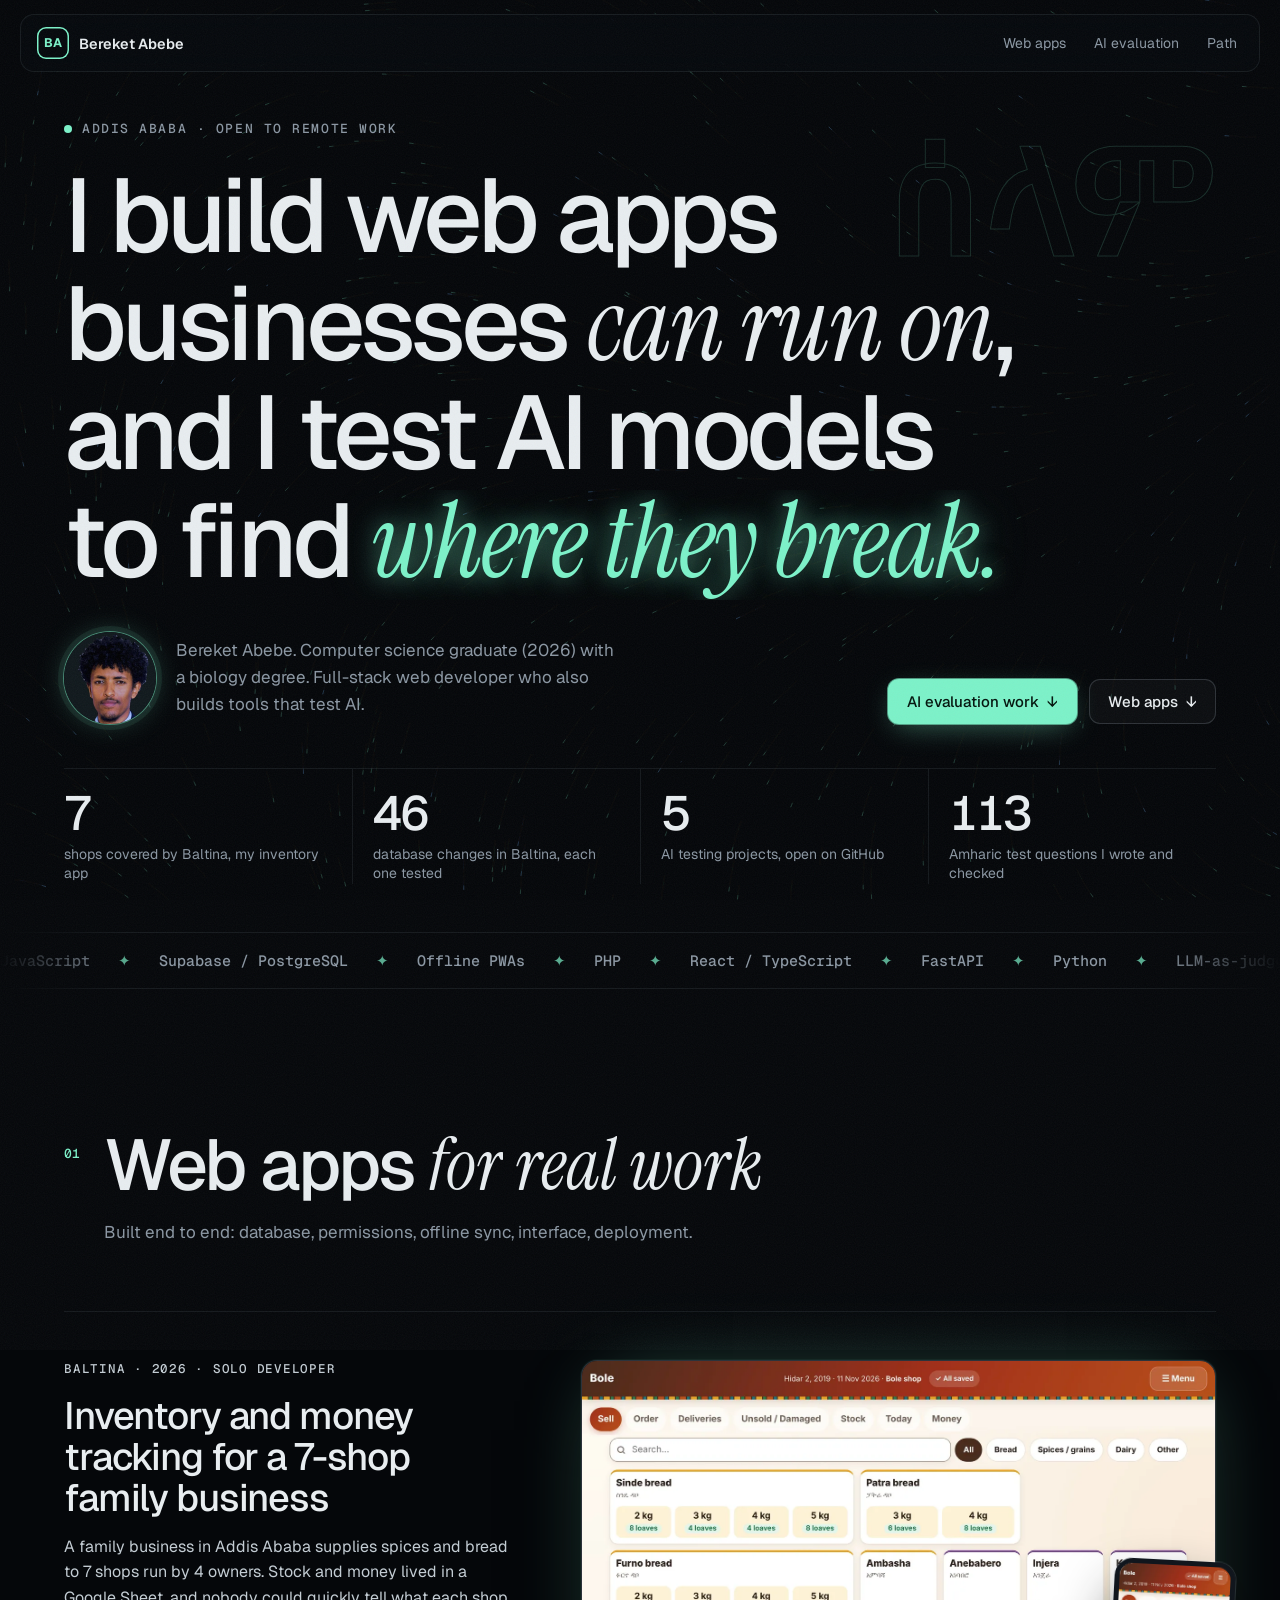
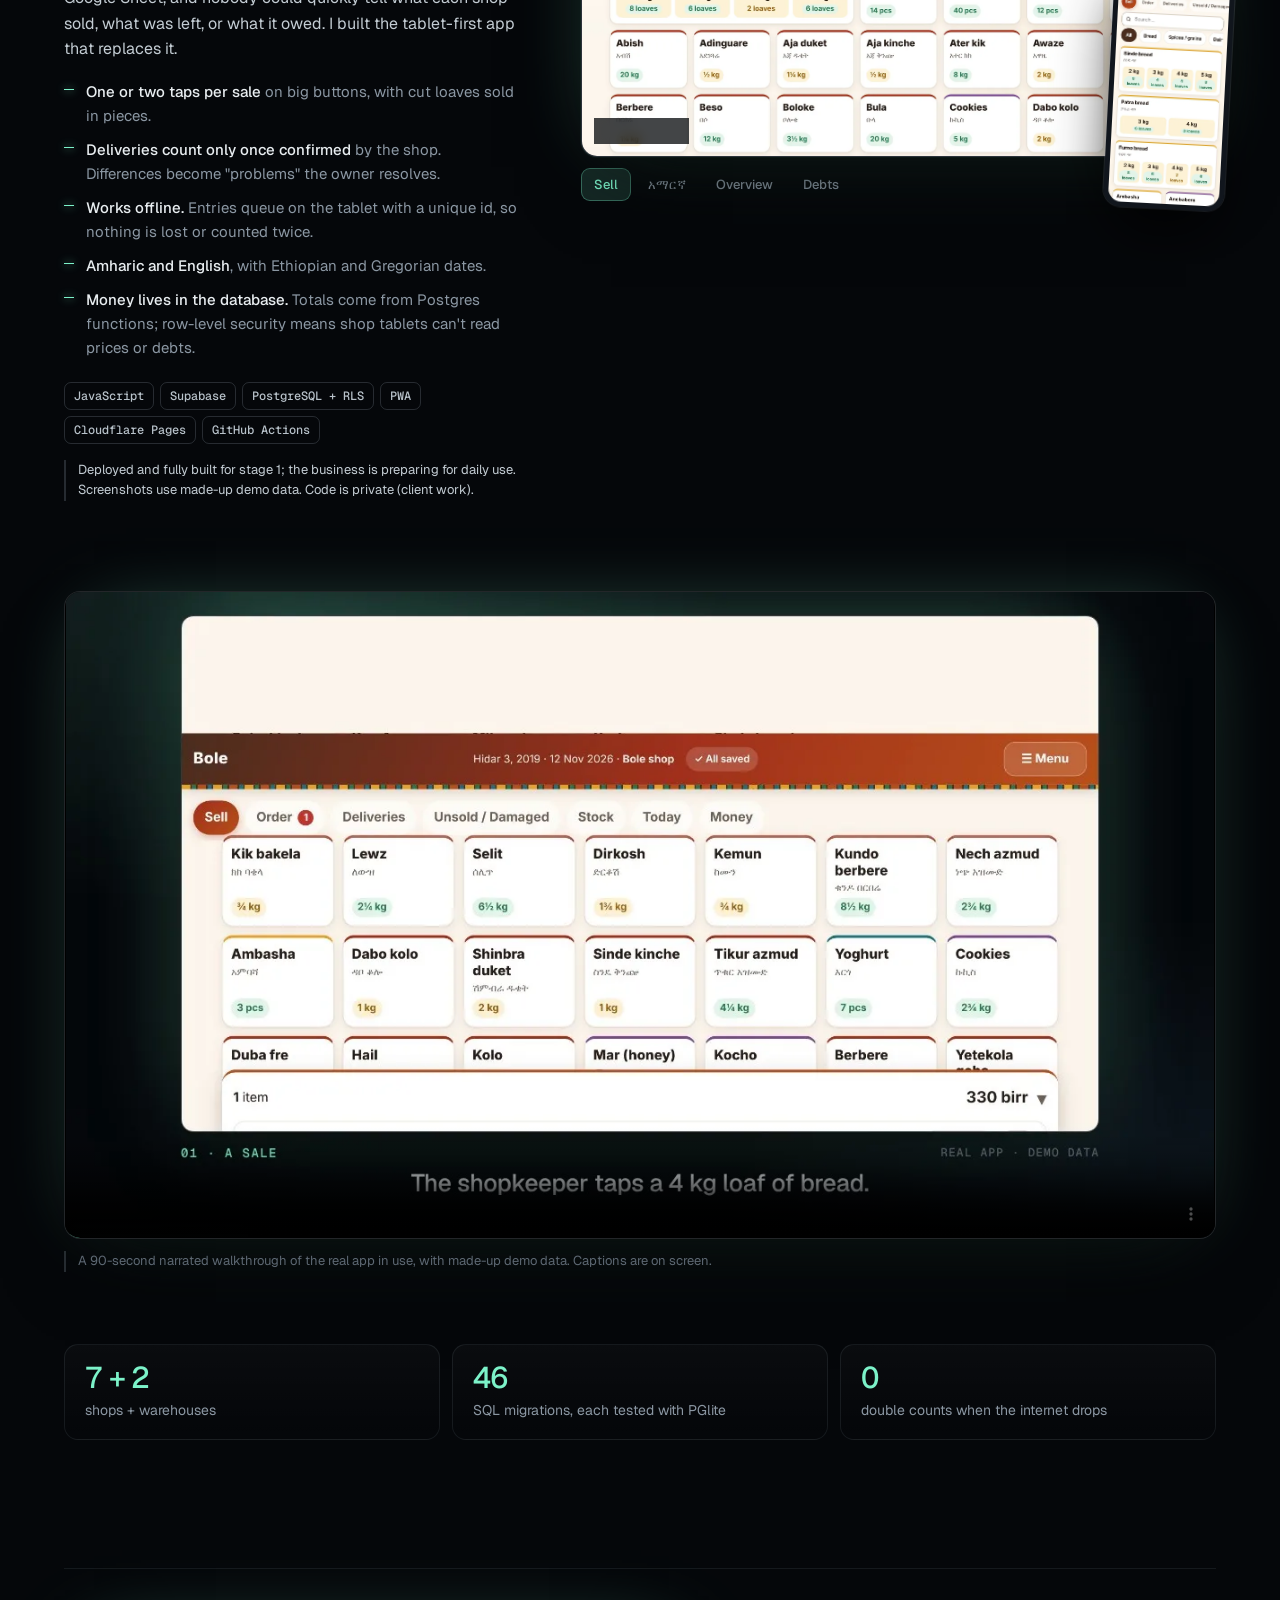
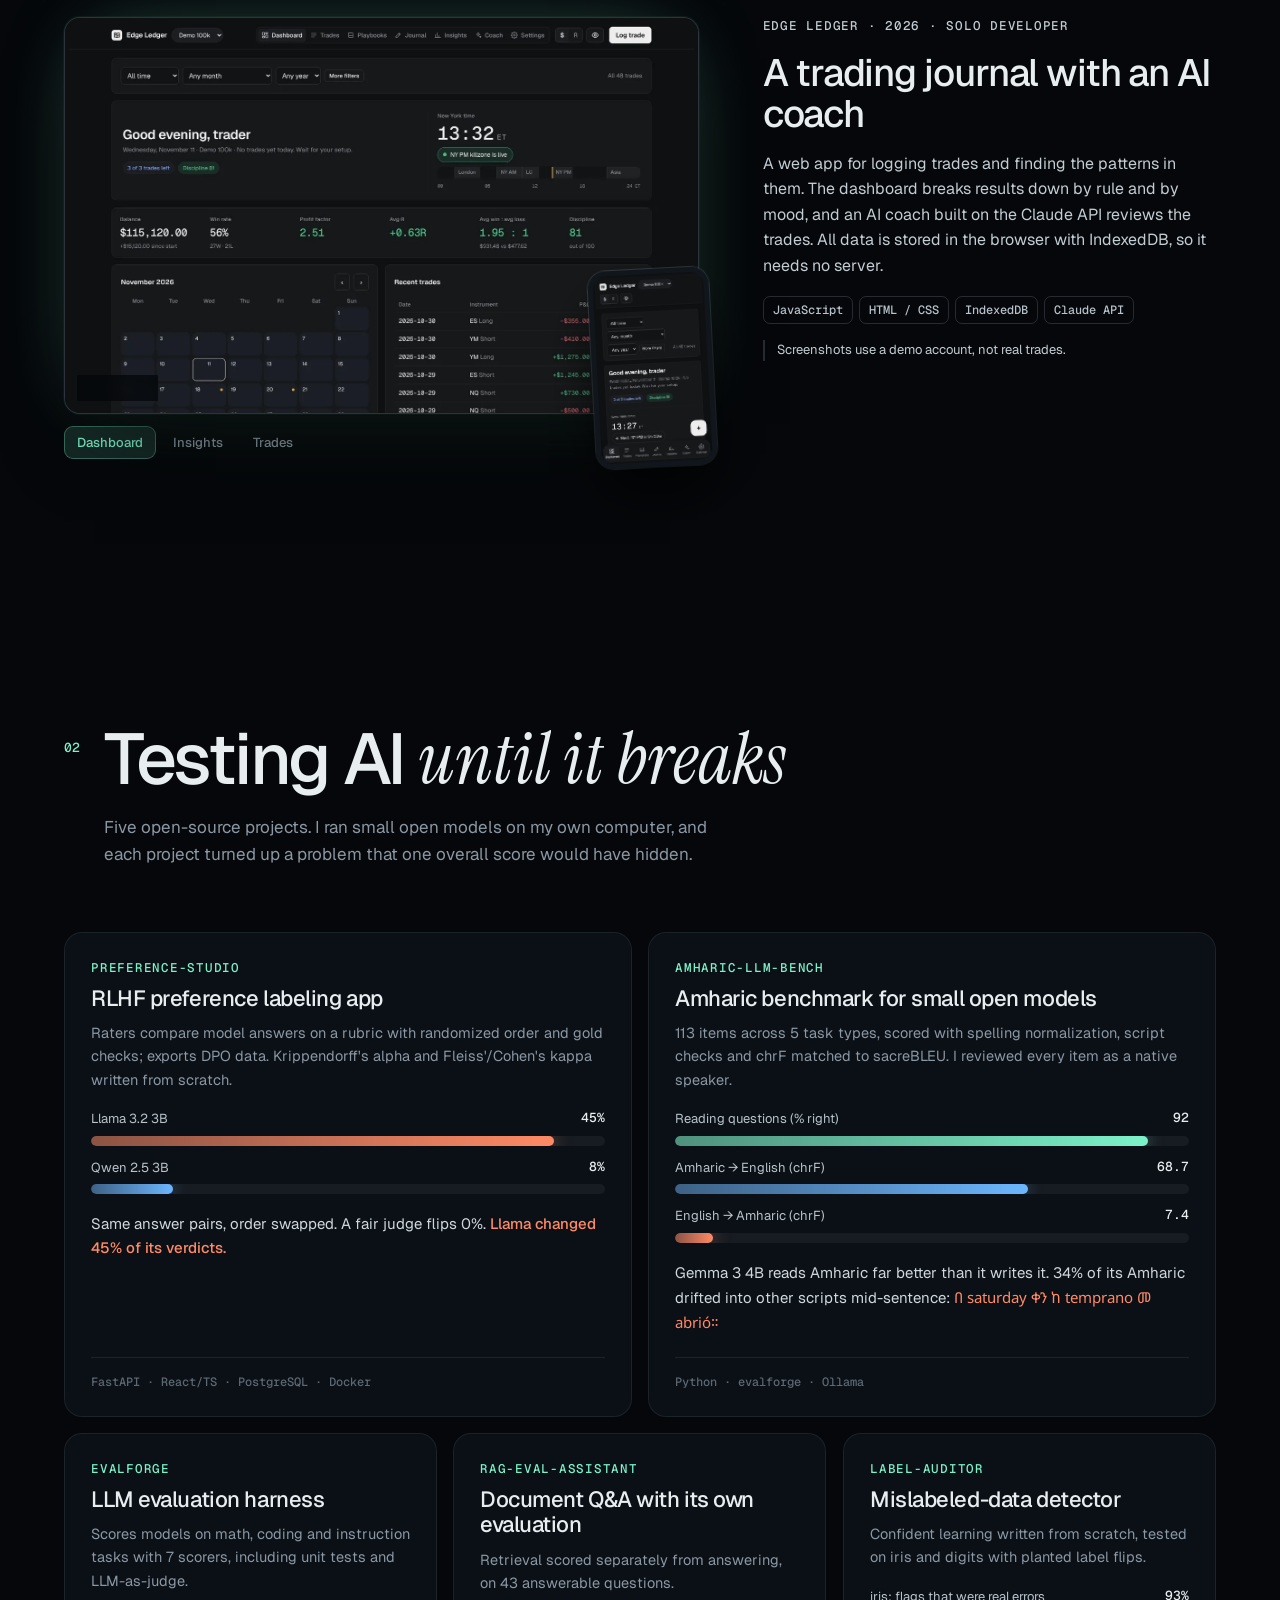
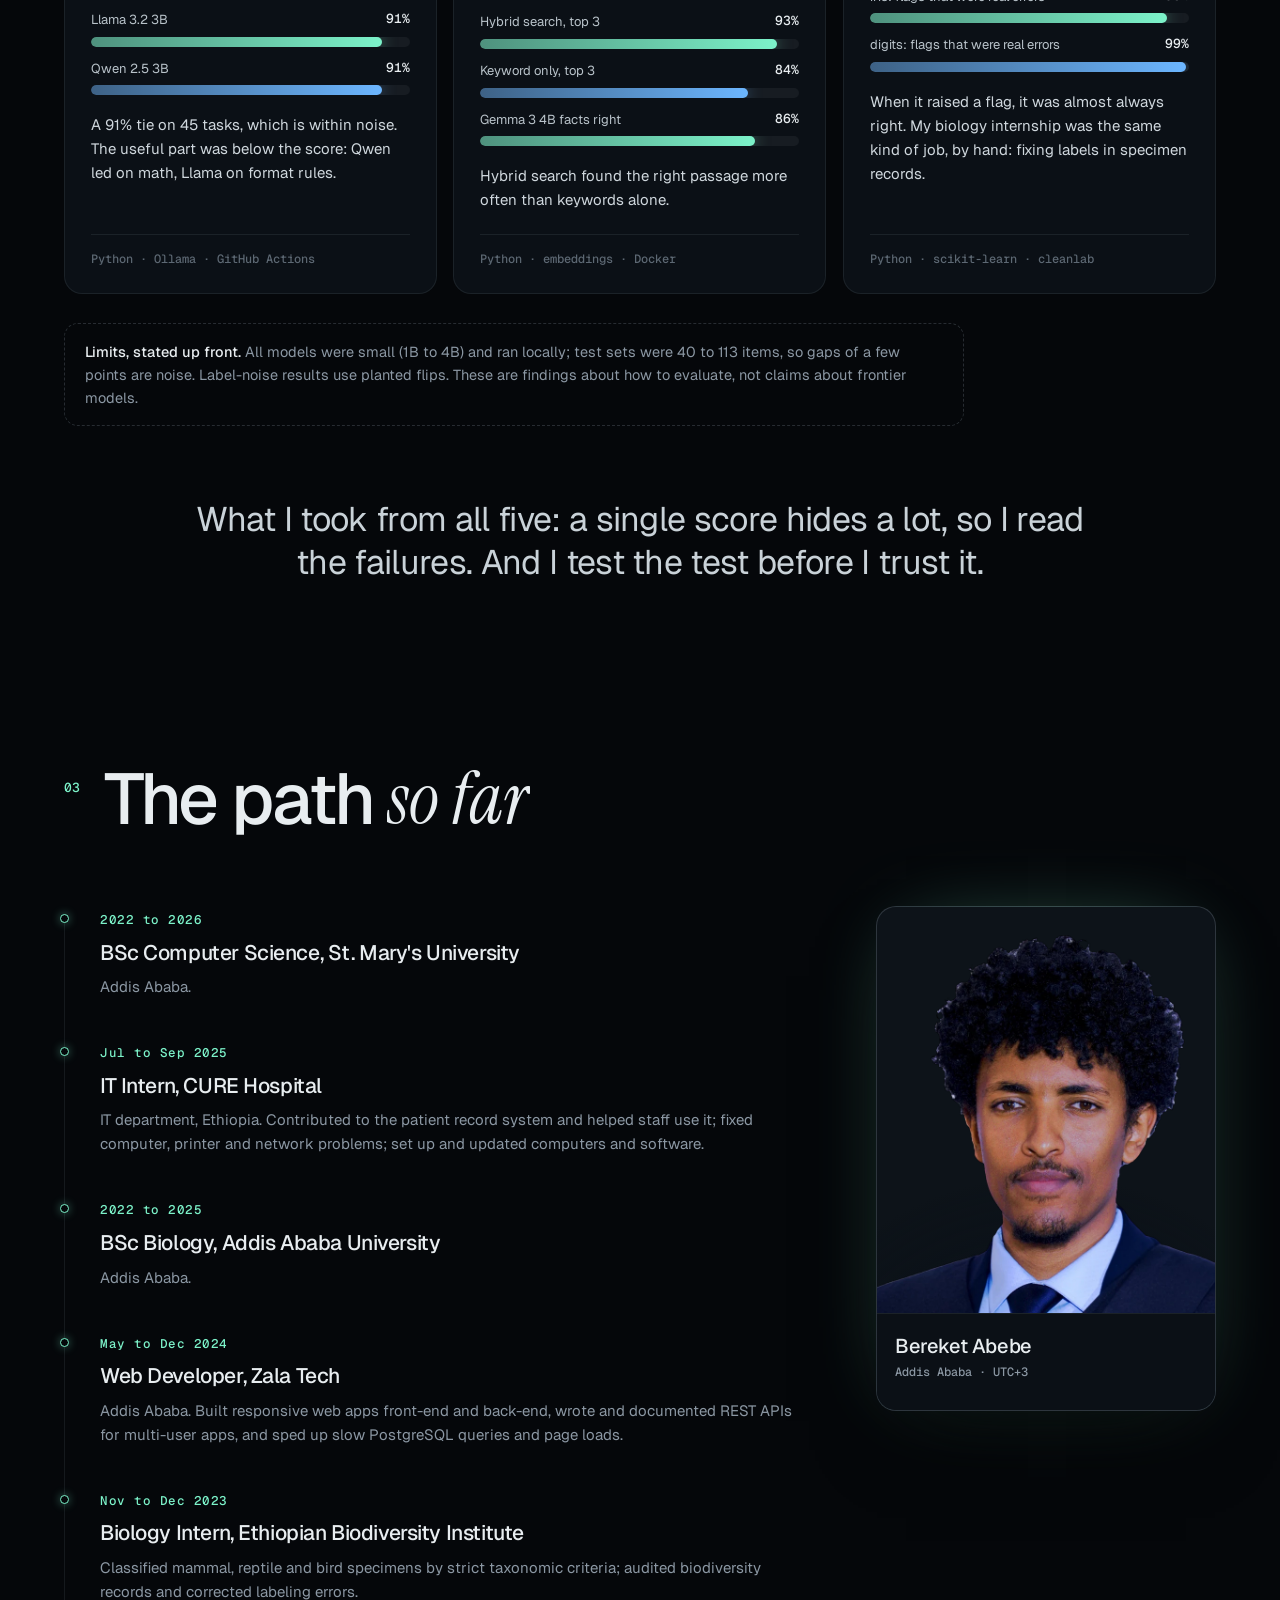
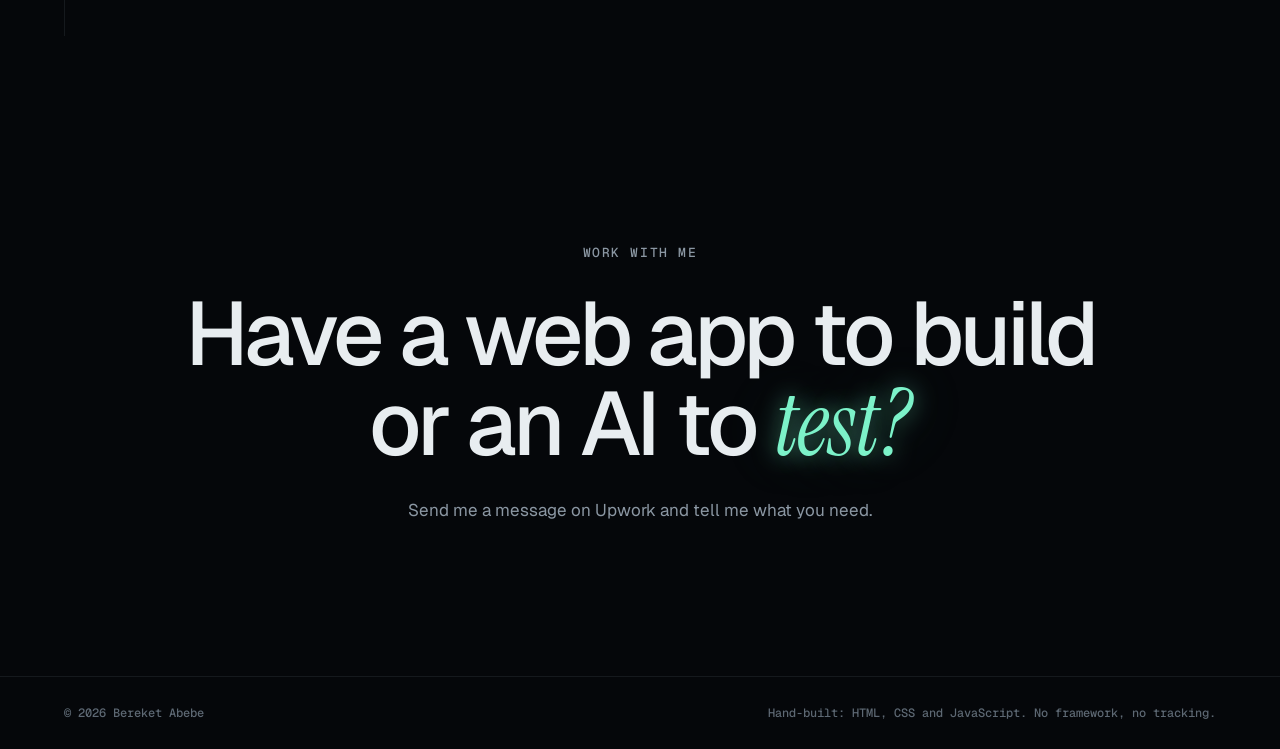
==== work.html @ 81304571 "BA logo, wrapping question chips, newest-first path, Upwork-safe page Co-Authored-By: Claude Fable 5" ====
<!doctype html>
<html lang="en">
<head>
<meta charset="utf-8">
<meta name="robots" content="noindex">
<meta name="viewport" content="width=device-width, initial-scale=1">
<title>Bereket Abebe · Web apps & AI evaluation</title>
<meta name="description" content="Bereket Abebe builds full-stack web apps and tests AI models to find where they fail. Projects and results.">
<meta name="theme-color" content="#05070a">
<meta property="og:title" content="Bereket Abebe · Web apps & AI evaluation">
<meta property="og:image" content="https://beki-hck.github.io/og.png">
<meta name="twitter:card" content="summary_large_image">
<meta property="og:description" content="Full-stack web apps that businesses run on, and open-source tools that test AI models.">
<link rel="icon" href="data:image/svg+xml,%3Csvg xmlns='http://www.w3.org/2000/svg' viewBox='0 0 64 64'%3E%3Crect width='64' height='64' rx='14' fill='%2305070a'/%3E%3Crect x='3' y='3' width='58' height='58' rx='12' fill='none' stroke='%237cf2c9' stroke-width='3'/%3E%3Ctext x='32' y='42' text-anchor='middle' font-family='Arial,Helvetica,sans-serif' font-weight='700' font-size='27' letter-spacing='-1' fill='%237cf2c9'%3EBA%3C/text%3E%3C/svg%3E">
<link rel="preconnect" href="https://fonts.googleapis.com">
<link rel="preconnect" href="https://fonts.gstatic.com" crossorigin>
<link href="https://fonts.googleapis.com/css2?family=Geist:wght@300..700&family=Geist+Mono:wght@400;500&family=Instrument+Serif:ital@0;1&family=Noto+Sans+Ethiopic:wght@400;600&display=swap" rel="stylesheet">
<link rel="stylesheet" href="styles.css?v=9">
</head>
<body>
<canvas id="ink" aria-hidden="true"></canvas>
<div class="grain" aria-hidden="true"></div>
<div class="cursor-glow" aria-hidden="true"></div>
<div class="cur-ring" aria-hidden="true"></div><div class="cur-dot" aria-hidden="true"></div>

<div class="progress" aria-hidden="true"><i id="prog"></i></div>
<header class="nav" id="nav">
  <a class="brand" href="#top" aria-label="Back to top"><span class="brand-mark">BA</span><span class="brand-name">Bereket Abebe</span></a>
  <nav class="nav-links" aria-label="Sections">
    <a href="#web">Web apps</a>
    <a href="#ai">AI evaluation</a>
    <a href="#path">Path</a>
  </nav>
</header>

<main id="top">
  <!-- HERO -->
  <section class="hero">
    <p class="eyebrow reveal"><span class="pulse"></span> Addis Ababa · open to remote work</p>
    <h1 class="hero-title">
      <span class="line"><span class="word">I build web apps</span></span>
      <span class="line"><span class="word">businesses <em>can run on</em>,</span></span>
      <span class="line"><span class="word">and I test AI models</span></span>
      <span class="line"><span class="word">to find <em class="ink">where they break.</em></span></span>
    </h1>
    <div class="hero-foot reveal">
      <div class="who"><img class="avatar" src="img/bereket-sm.webp" alt="Bereket Abebe" width="288" height="288"><p class="hero-sub">Bereket Abebe. Computer science graduate (2026) with a biology degree. Full-stack web developer who also builds tools that test AI.</p></div>
      <div class="hero-actions">
        <a class="btn btn-ink magnetic" href="#ai">AI evaluation work <span aria-hidden="true">↓</span></a>
        <a class="btn btn-ghost magnetic" href="#web">Web apps <span aria-hidden="true">↓</span></a>
      </div>
    </div>
    <dl class="stats reveal">
      <div><dt><span class="count" data-to="7">0</span></dt><dd>shops covered by Baltina, my inventory app</dd></div>
      <div><dt><span class="count" data-to="46">0</span></dt><dd>database changes in Baltina, each one tested</dd></div>
      <div><dt><span class="count" data-to="5">0</span></dt><dd>AI testing projects, open on GitHub</dd></div>
      <div><dt><span class="count" data-to="113">0</span></dt><dd>Amharic test questions I wrote and checked</dd></div>
    </dl>
    <div class="ge" aria-hidden="true">ሰላም</div>
  </section>

  <!-- MARQUEE -->
  <div class="marquee" aria-hidden="true">
    <div class="marquee-track">
      <span>JavaScript</span><i>✦</i><span>Supabase / PostgreSQL</span><i>✦</i><span>Offline PWAs</span><i>✦</i><span>PHP</span><i>✦</i><span>React / TypeScript</span><i>✦</i><span>FastAPI</span><i>✦</i><span>Python</span><i>✦</i><span>LLM-as-judge</span><i>✦</i><span>RAG</span><i>✦</i><span>RLHF data</span><i>✦</i><span>chrF</span><i>✦</i><span>Ollama</span><i>✦</i><span>Docker</span><i>✦</i><span>GitHub Actions</span><i>✦</i>
      <span>JavaScript</span><i>✦</i><span>Supabase / PostgreSQL</span><i>✦</i><span>Offline PWAs</span><i>✦</i><span>PHP</span><i>✦</i><span>React / TypeScript</span><i>✦</i><span>FastAPI</span><i>✦</i><span>Python</span><i>✦</i><span>LLM-as-judge</span><i>✦</i><span>RAG</span><i>✦</i><span>RLHF data</span><i>✦</i><span>chrF</span><i>✦</i><span>Ollama</span><i>✦</i><span>Docker</span><i>✦</i><span>GitHub Actions</span><i>✦</i>
    </div>
  </div>

  <!-- WEB -->
  <section class="section" id="web">
    <header class="section-head reveal">
      <span class="idx">01</span>
      <h2>Web apps <em>for real work</em></h2>
      <p>Built end to end: database, permissions, offline sync, interface, deployment.</p>
    </header>

    <article class="case reveal">
      <div class="case-copy">
        <p class="kicker">Baltina · 2026 · solo developer</p>
        <h3>Inventory and money tracking for a 7-shop family business</h3>
        <p>A family business in Addis Ababa supplies spices and bread to 7 shops run by 4 owners. Stock and money lived in a Google Sheet, and nobody could quickly tell what each shop sold, what was left, or what it owed. I built the tablet-first app that replaces it.</p>
        <ul class="ticks">
          <li><b>One or two taps per sale</b> on big buttons, with cut loaves sold in pieces.</li>
          <li><b>Deliveries count only once confirmed</b> by the shop. Differences become "problems" the owner resolves.</li>
          <li><b>Works offline.</b> Entries queue on the tablet with a unique id, so nothing is lost or counted twice.</li>
          <li><b>Amharic and English</b>, with Ethiopian and Gregorian dates.</li>
          <li><b>Money lives in the database.</b> Totals come from Postgres functions; row-level security means shop tablets can't read prices or debts.</li>
        </ul>
        <div class="chips"><span>JavaScript</span><span>Supabase</span><span>PostgreSQL + RLS</span><span>PWA</span><span>Cloudflare Pages</span><span>GitHub Actions</span></div>
        <p class="note">Deployed and fully built for stage 1; the business is preparing for daily use. Screenshots use made-up demo data. Code is private (client work).</p>
      </div>
      <div class="case-media">
        <div class="shots" data-shots>
          <figure class="shot is-on"><img src="img/baltina-sell.webp" alt="Baltina sell screen with product tiles for bread and spices" loading="lazy" width="1400" height="875"><figcaption>Sell screen</figcaption></figure>
          <figure class="shot"><img src="img/baltina-sell-am.webp" alt="The same sell screen in Amharic" loading="lazy" width="1000" height="625"><figcaption>Same screen in Amharic</figcaption></figure>
          <figure class="shot"><img src="img/baltina-overview.webp" alt="Owner overview with sales, profit, money owed and waste per week" loading="lazy" width="1000" height="703"><figcaption>Owner overview</figcaption></figure>
          <figure class="shot"><img src="img/baltina-money.webp" alt="Money owed between shops and owners" loading="lazy" width="1000" height="625"><figcaption>Money owed</figcaption></figure>
        </div>
        <div class="shot-tabs" role="tablist" aria-label="Baltina screenshots">
          <button role="tab" aria-selected="true">Sell</button><button role="tab" aria-selected="false">አማርኛ</button><button role="tab" aria-selected="false">Overview</button><button role="tab" aria-selected="false">Debts</button>
        </div>
        <img class="phone" src="img/baltina-phone.webp" alt="Baltina on a phone" loading="lazy" width="420" height="908">
      </div>
      <div class="demo">
        <video id="baltinaVideo" controls preload="metadata" playsinline poster="img/baltina-video-poster.webp" src="video/baltina-walkthrough.mp4"></video>
        <p class="note">A 90-second narrated walkthrough of the real app in use, with made-up demo data. Captions are on screen.</p>
      </div>
      <dl class="mini-stats">
        <div><dt><span class="count" data-to="7">0</span> + <span class="count" data-to="2">0</span></dt><dd>shops + warehouses</dd></div>
        <div><dt><span class="count" data-to="46">0</span></dt><dd>SQL migrations, each tested with PGlite</dd></div>
        <div><dt>0</dt><dd>double counts when the internet drops</dd></div>
      </dl>
    </article>

    <article class="case case-flip reveal">
      <div class="case-copy">
        <p class="kicker">Edge Ledger · 2026 · solo developer</p>
        <h3>A trading journal with an AI coach</h3>
        <p>A web app for logging trades and finding the patterns in them. The dashboard breaks results down by rule and by mood, and an AI coach built on the Claude API reviews the trades. All data is stored in the browser with IndexedDB, so it needs no server.</p>
        <div class="chips"><span>JavaScript</span><span>HTML / CSS</span><span>IndexedDB</span><span>Claude API</span></div>
        <p class="note">Screenshots use a demo account, not real trades.</p>
      </div>
      <div class="case-media">
        <div class="shots" data-shots>
          <figure class="shot is-on"><img src="img/edge-dash.webp" alt="Edge Ledger dashboard with calendar and recent trades" loading="lazy" width="1400" height="1231"><figcaption>Dashboard</figcaption></figure>
          <figure class="shot"><img src="img/edge-insights.webp" alt="Edge Ledger insights with discipline score chart" loading="lazy" width="1000" height="619"><figcaption>Insights</figcaption></figure>
          <figure class="shot"><img src="img/edge-trades.webp" alt="Edge Ledger trade log table" loading="lazy" width="1000" height="619"><figcaption>Trade log</figcaption></figure>
        </div>
        <div class="shot-tabs" role="tablist" aria-label="Edge Ledger screenshots">
          <button role="tab" aria-selected="true">Dashboard</button><button role="tab" aria-selected="false">Insights</button><button role="tab" aria-selected="false">Trades</button>
        </div>
        <img class="phone" src="img/edge-mobile.webp" alt="Edge Ledger on a phone" loading="lazy" width="420" height="715">
      </div>
    </article>
  </section>

  <!-- AI -->
  <section class="section" id="ai">
    <header class="section-head reveal">
      <span class="idx">02</span>
      <h2>Testing AI <em>until it breaks</em></h2>
      <p>Five open-source projects. I ran small open models on my own computer, and each project turned up a problem that one overall score would have hidden.</p>
    </header>

    <div class="evals">
      <article class="eval reveal" data-tilt>
        <header><p class="kicker">evalforge</p><h3>LLM evaluation harness</h3></header>
        <p>Scores models on math, coding and instruction tasks with 7 scorers, including unit tests and LLM-as-judge.</p>
        <div class="chart" data-chart="bars" data-max="100" data-unit="%"
             data-rows='[["Llama 3.2 3B",91],["Qwen 2.5 3B",91]]'></div>
        <p class="finding">A 91% tie on 45 tasks, which is within noise. The useful part was below the score: Qwen led on math, Llama on format rules.</p>
        <footer><span>Python · Ollama · GitHub Actions</span></footer>
      </article>

      <article class="eval eval-wide reveal" data-tilt>
        <header><p class="kicker">preference-studio</p><h3>RLHF preference labeling app</h3></header>
        <p>Raters compare model answers on a rubric with randomized order and gold checks; exports DPO data. Krippendorff's alpha and Fleiss'/Cohen's kappa written from scratch.</p>
        <div class="chart" data-chart="bars" data-max="50" data-unit="%" data-hot="0"
             data-rows='[["Llama 3.2 3B",45],["Qwen 2.5 3B",8]]'></div>
        <p class="finding">Same answer pairs, order swapped. A fair judge flips 0%. <b>Llama changed 45% of its verdicts.</b></p>
        <footer><span>FastAPI · React/TS · PostgreSQL · Docker</span></footer>
      </article>

      <article class="eval eval-wide reveal" data-tilt>
        <header><p class="kicker">amharic-llm-bench</p><h3>Amharic benchmark for small open models</h3></header>
        <p>113 items across 5 task types, scored with spelling normalization, script checks and chrF matched to sacreBLEU. I reviewed every item as a native speaker.</p>
        <div class="chart" data-chart="bars" data-max="100" data-hot="2"
             data-rows='[["Reading questions (% right)",92],["Amharic → English (chrF)",68.7],["English → Amharic (chrF)",7.4]]'></div>
        <p class="finding">Gemma 3 4B reads Amharic far better than it writes it. 34% of its Amharic drifted into other scripts mid-sentence: <span class="am">በ saturday ቀን ከ temprano መ abrió።</span></p>
        <footer><span>Python · evalforge · Ollama</span></footer>
      </article>

      <article class="eval reveal" data-tilt>
        <header><p class="kicker">rag-eval-assistant</p><h3>Document Q&A with its own evaluation</h3></header>
        <p>Retrieval scored separately from answering, on 43 answerable questions.</p>
        <div class="chart" data-chart="bars" data-max="100" data-unit="%"
             data-rows='[["Hybrid search, top 3",93],["Keyword only, top 3",84],["Gemma 3 4B facts right",86]]'></div>
        <p class="finding">Hybrid search found the right passage more often than keywords alone.</p>
        <footer><span>Python · embeddings · Docker</span></footer>
      </article>

      <article class="eval reveal" data-tilt>
        <header><p class="kicker">label-auditor</p><h3>Mislabeled-data detector</h3></header>
        <p>Confident learning written from scratch, tested on iris and digits with planted label flips.</p>
        <div class="chart" data-chart="bars" data-max="100" data-unit="%"
             data-rows='[["iris: flags that were real errors",93],["digits: flags that were real errors",99]]'></div>
        <p class="finding">When it raised a flag, it was almost always right. My biology internship was the same kind of job, by hand: fixing labels in specimen records.</p>
        <footer><span>Python · scikit-learn · cleanlab</span></footer>
      </article>
    </div>
    <p class="limits reveal"><b>Limits, stated up front.</b> All models were small (1B to 4B) and ran locally; test sets were 40 to 113 items, so gaps of a few points are noise. Label-noise results use planted flips. These are findings about how to evaluate, not claims about frontier models.</p>
    <p class="lesson reveal">What I took from all five: a single score hides a lot, so I read the failures. And I test the test before I trust it.</p>
  </section>


  <!-- PATH -->
  <section class="section" id="path">
    <header class="section-head reveal">
      <span class="idx">03</span>
      <h2>The path <em>so far</em></h2>
    </header>
    <div class="path-grid">
    <ol class="timeline">
      <li class="reveal"><time>2022 to 2026</time><h3>BSc Computer Science, St. Mary's University</h3><p>Addis Ababa.</p></li>
      <li class="reveal"><time>Jul to Sep 2025</time><h3>IT Intern, CURE Hospital</h3><p>IT department, Ethiopia. Contributed to the patient record system and helped staff use it; fixed computer, printer and network problems; set up and updated computers and software.</p></li>
      <li class="reveal"><time>2022 to 2025</time><h3>BSc Biology, Addis Ababa University</h3><p>Addis Ababa.</p></li>
      <li class="reveal"><time>May to Dec 2024</time><h3>Web Developer, Zala Tech</h3><p>Addis Ababa. Built responsive web apps front-end and back-end, wrote and documented REST APIs for multi-user apps, and sped up slow PostgreSQL queries and page loads.</p></li>
      <li class="reveal"><time>Nov to Dec 2023</time><h3>Biology Intern, Ethiopian Biodiversity Institute</h3><p>Classified mammal, reptile and bird specimens by strict taxonomic criteria; audited biodiversity records and corrected labeling errors.</p></li>
    </ol>
    <figure class="portrait reveal">
      <img src="img/bereket-cut.webp" alt="Portrait of Bereket Abebe" loading="lazy" width="720" height="864">
      <figcaption><b>Bereket Abebe</b><span>Addis Ababa · UTC+3</span></figcaption>
    </figure>
    </div>
  </section>

  <section class="contact" id="contact">
    <p class="eyebrow reveal">Work with me</p>
    <h2 class="reveal">Have a web app to build <br>or an AI to <em class="ink">test?</em></h2>
    <p class="want reveal">Send me a message on Upwork and tell me what you need.</p>
  </section>
</main>

<footer class="foot">
  <span>© 2026 Bereket Abebe</span>
  <span>Hand-built: HTML, CSS and JavaScript. No framework, no tracking.</span>
</footer>

<script src="ask-data.js?v=9"></script>
<script src="main.js?v=9"></script>
</body>
</html>
---- styles.css ----
:root{
  --bg:#05070a; --bg-2:#090c11; --card:#0b1016; --line:rgba(214,236,255,.08); --line-2:rgba(214,236,255,.16);
  --text:#e8edf0; --muted:#8b97a3; --dim:#5d6873;
  --ink:#7cf2c9; --ink-soft:rgba(124,242,201,.14); --ink-glow:rgba(124,242,201,.45);
  --blue:#6cb6ff; --hot:#ff8a65;
  --sans:"Geist",ui-sans-serif,system-ui,sans-serif; --mono:"Geist Mono",ui-monospace,monospace;
  --serif:"Instrument Serif",Georgia,serif; --ethi:"Noto Sans Ethiopic",var(--sans);
  --ease:cubic-bezier(.16,1,.3,1); --pad:clamp(16px,5vw,72px); --max:1240px;
  color-scheme:dark;
}
*,*::before,*::after{box-sizing:border-box}
html{scroll-behavior:smooth;-webkit-text-size-adjust:100%}
html,body{max-width:100%}
body{margin:0;background:var(--bg);color:var(--text);font:400 16px/1.6 var(--sans);overflow-x:hidden;-webkit-font-smoothing:antialiased}
img{max-width:100%;display:block}
a{color:inherit}
em{font-family:var(--serif);font-style:italic;font-weight:400;letter-spacing:0}
::selection{background:var(--ink);color:#04140e}
.sr{position:absolute;width:1px;height:1px;overflow:hidden;clip:rect(0 0 0 0)}
:focus-visible{outline:2px solid var(--ink);outline-offset:3px;border-radius:6px}

/* background layers */
#ink{position:fixed;inset:0;width:100%;height:100%;z-index:-2;opacity:.9}
.grain{position:fixed;inset:-50%;z-index:50;pointer-events:none;opacity:.05;
  background-image:url("data:image/svg+xml,%3Csvg xmlns='http://www.w3.org/2000/svg' width='160' height='160'%3E%3Cfilter id='n'%3E%3CfeTurbulence type='fractalNoise' baseFrequency='.9' numOctaves='3' stitchTiles='stitch'/%3E%3C/filter%3E%3Crect width='100%25' height='100%25' filter='url(%23n)'/%3E%3C/svg%3E");
  animation:grain 1s steps(4) infinite}
@keyframes grain{25%{transform:translate(-3%,2%)}50%{transform:translate(2%,-3%)}75%{transform:translate(-1%,3%)}}
.cursor-glow{position:fixed;left:0;top:0;width:520px;height:520px;margin:-260px 0 0 -260px;border-radius:50%;pointer-events:none;z-index:-1;
  background:radial-gradient(circle,rgba(124,242,201,.07),transparent 65%);transform:translate3d(-999px,-999px,0);transition:opacity .4s}

/* nav */
.nav{position:fixed;top:14px;left:50%;transform:translateX(-50%);z-index:40;width:min(calc(100% - 24px),var(--max));
  display:flex;align-items:center;justify-content:space-between;gap:16px;padding:10px 10px 10px 16px;border-radius:14px;
  background:rgba(8,11,15,.55);backdrop-filter:blur(14px) saturate(140%);-webkit-backdrop-filter:blur(14px) saturate(140%);
  border:1px solid var(--line);transition:transform .5s var(--ease),background .3s}
.nav.hide{transform:translate(-50%,-140%)}
.brand{display:flex;align-items:center;gap:10px;text-decoration:none;font:500 14px var(--mono);letter-spacing:.02em}
.brand-mark{display:grid;place-items:center;width:30px;height:30px;border-radius:9px;background:var(--ink-soft);color:var(--ink);
  font:italic 22px/1 var(--serif);box-shadow:inset 0 0 0 1px rgba(124,242,201,.35),0 0 18px rgba(124,242,201,.25)}
.nav-links{display:flex;gap:4px}
.nav-links a{font-size:14px;color:var(--muted);text-decoration:none;padding:7px 12px;border-radius:9px;transition:color .2s,background .2s}
.nav-links a:hover,.nav-links a.on{color:var(--text);background:rgba(255,255,255,.05)}

/* buttons */
.btn{--mx:0px;--my:0px;display:inline-flex;align-items:center;gap:8px;padding:12px 18px;border-radius:11px;font:500 15px var(--sans);
  text-decoration:none;border:1px solid var(--line-2);color:var(--text);background:rgba(255,255,255,.03);cursor:pointer;
  transform:translate(var(--mx),var(--my));transition:transform .35s var(--ease),background .25s,border-color .25s,box-shadow .25s}
.btn:hover{border-color:rgba(124,242,201,.5);background:rgba(124,242,201,.06)}
.btn-ink{background:var(--ink);color:#03140d;border-color:transparent;box-shadow:0 0 0 1px rgba(124,242,201,.6),0 8px 30px -8px var(--ink-glow)}
.btn-ink:hover{background:#9bf7d8;box-shadow:0 0 0 1px var(--ink),0 10px 44px -6px var(--ink-glow)}
.nav-cta{padding:8px 14px;font-size:14px}

/* hero */
.hero{position:relative;min-height:100svh;padding:120px var(--pad) 48px;max-width:calc(var(--max) + 2*var(--pad));margin:0 auto;display:flex;flex-direction:column;justify-content:center}
.eyebrow{display:inline-flex;align-items:center;gap:10px;font:500 13px var(--mono);color:var(--muted);text-transform:uppercase;letter-spacing:.12em;margin:0 0 28px}
.pulse{width:8px;height:8px;border-radius:50%;background:var(--ink);box-shadow:0 0 0 0 var(--ink-glow);animation:pulse 2.4s infinite}
@keyframes pulse{70%{box-shadow:0 0 0 10px rgba(124,242,201,0)}100%{box-shadow:0 0 0 0 rgba(124,242,201,0)}}
.hero-title{margin:0;font-weight:500;font-size:clamp(38px,min(8.2vw,12.5vh),104px);line-height:.98;letter-spacing:-.045em}
.hero-title .line{display:block;overflow:hidden;padding-bottom:.06em}
.hero-title .word{display:inline-block;transform:translateY(105%);transition:transform 1.2s var(--ease)}
.hero-title em{letter-spacing:-.01em}
.loaded .hero-title .word{transform:none}
.loaded .hero-title .line:nth-child(2) .word{transition-delay:.08s}
.loaded .hero-title .line:nth-child(3) .word{transition-delay:.16s}
.loaded .hero-title .line:nth-child(4) .word{transition-delay:.24s}
.ink{color:var(--ink);text-shadow:0 0 22px rgba(124,242,201,.55),0 0 60px rgba(124,242,201,.25)}
.hero-foot{display:flex;flex-wrap:wrap;align-items:flex-end;justify-content:space-between;gap:24px 40px;margin-top:32px}
.hero-sub{max-width:460px;margin:0;color:var(--muted);font-size:17px}
.hero-actions{display:flex;gap:12px;flex-wrap:wrap}
.stats{display:grid;grid-template-columns:repeat(4,1fr);gap:0;margin:44px 0 0;border-top:1px solid var(--line)}
.stats div{padding:20px 20px 0 0}
.stats div+div{padding-left:20px;border-left:1px solid var(--line)}
.stats dt{font:500 clamp(32px,4vw,48px)/1 var(--sans);letter-spacing:-.04em}
.stats dd{margin:8px 0 0;color:var(--muted);font-size:14px;line-height:1.4}
.ge{position:absolute;right:var(--pad);top:120px;font:600 clamp(60px,12vw,180px)/1 var(--ethi);color:transparent;
  -webkit-text-stroke:1px rgba(124,242,201,.16);pointer-events:none;user-select:none;z-index:-1}

/* marquee */
.marquee{overflow:hidden;border-block:1px solid var(--line);padding:18px 0;mask-image:linear-gradient(90deg,transparent,#000 10%,#000 90%,transparent)}
.marquee-track{display:flex;gap:28px;width:max-content;animation:marq 48s linear infinite;font:500 15px var(--mono);color:var(--muted);white-space:nowrap}
.marquee-track i{color:var(--ink);font-style:normal;opacity:.7}
@keyframes marq{to{transform:translateX(-50%)}}

/* sections */
.section{max-width:calc(var(--max) + 2*var(--pad));margin:0 auto;padding:140px var(--pad) 40px}
.section-head{display:grid;grid-template-columns:auto 1fr;gap:6px 24px;margin-bottom:64px;max-width:900px}
.idx{grid-row:span 2;font:500 13px var(--mono);color:var(--ink);padding-top:16px}
.section-head h2{margin:0;font-weight:500;font-size:clamp(36px,5.6vw,72px);line-height:1;letter-spacing:-.04em}
.section-head p{margin:12px 0 0;color:var(--muted);font-size:17px;max-width:620px}
.kicker{margin:0 0 10px;font:500 12.5px var(--mono);color:var(--ink);letter-spacing:.06em;text-transform:uppercase}

/* case studies */
.case{display:grid;grid-template-columns:minmax(0,5fr) minmax(0,7fr);gap:clamp(28px,5vw,72px);align-items:start;padding:48px 0;border-top:1px solid var(--line)}
.case + .case{margin-top:80px}
.case-flip{grid-template-columns:minmax(0,7fr) minmax(0,5fr)}
.case-flip .case-copy{order:2}
.case h3{margin:0 0 16px;font-weight:500;font-size:clamp(26px,3vw,38px);line-height:1.08;letter-spacing:-.03em}
.case-copy > p{color:#c3ccd3;margin:0 0 18px}
.ticks{list-style:none;padding:0;margin:0 0 22px;display:grid;gap:10px}
.ticks li{position:relative;padding-left:22px;color:var(--muted);font-size:15px}
.ticks li b{color:var(--text);font-weight:500}
.ticks li::before{content:"";position:absolute;left:0;top:.62em;width:10px;height:1px;background:var(--ink);box-shadow:0 0 8px var(--ink)}
.chips{display:flex;flex-wrap:wrap;gap:6px;margin:0 0 16px}
.chips span{font:500 12px var(--mono);padding:5px 9px;border-radius:7px;border:1px solid var(--line-2);color:#b8c2ca}
.note{font-size:13px;color:var(--dim);margin:0;border-left:2px solid var(--line-2);padding-left:12px}
.case-media{position:relative;padding-bottom:36px}
.shots{position:relative;aspect-ratio:16/10;border-radius:16px;overflow:hidden;background:var(--card);
  border:1px solid var(--line-2);box-shadow:0 40px 80px -30px rgba(0,0,0,.8),0 0 0 1px rgba(124,242,201,.05),0 0 80px -30px var(--ink-glow)}
.shot{position:absolute;inset:0;margin:0;opacity:0;transform:scale(1.03);transition:opacity .7s var(--ease),transform 1.2s var(--ease)}
.shot.is-on{opacity:1;transform:none}
.shot img{width:100%;height:100%;object-fit:cover;object-position:top left}
.shot figcaption{position:absolute;left:12px;bottom:12px;font:500 12px var(--mono);padding:5px 9px;border-radius:7px;background:rgba(5,7,10,.75);backdrop-filter:blur(6px);color:var(--text)}
.shot-tabs{display:flex;gap:4px;margin-top:12px;flex-wrap:wrap}
.shot-tabs button{font:500 13px var(--sans);color:var(--muted);background:none;border:1px solid transparent;padding:7px 12px;border-radius:9px;cursor:pointer;transition:all .2s}
.shot-tabs button:hover{color:var(--text)}
.shot-tabs button[aria-selected=true]{color:var(--ink);border-color:rgba(124,242,201,.35);background:var(--ink-soft)}
.phone{position:absolute;right:-14px;bottom:0;width:19%;min-width:84px;height:auto;border-radius:18px;border:5px solid #11161d;
  box-shadow:0 30px 60px -10px rgba(0,0,0,.9),0 0 0 1px var(--line-2);transform:translateY(var(--py,0px)) rotate(3deg);transition:transform .2s linear}
.case-flip .phone{transform:translateY(var(--py,0px)) rotate(-3deg)}
.mini-stats{grid-column:1/-1;display:grid;grid-template-columns:repeat(3,1fr);gap:12px;margin:8px 0 0}
.mini-stats div{padding:18px 20px;border-radius:14px;border:1px solid var(--line);background:linear-gradient(180deg,rgba(255,255,255,.025),transparent)}
.mini-stats dt{font:500 30px/1 var(--sans);letter-spacing:-.03em;color:var(--ink)}
.mini-stats dd{margin:6px 0 0;color:var(--muted);font-size:14px}

/* eval cards */
.evals{display:grid;grid-template-columns:repeat(6,1fr);gap:16px}
.eval{grid-column:span 2;position:relative;display:flex;flex-direction:column;padding:26px;border-radius:18px;background:var(--card);border:1px solid var(--line);
  transform-style:preserve-3d;transform:perspective(900px) rotateX(var(--rx,0deg)) rotateY(var(--ry,0deg));transition:transform .5s var(--ease),border-color .3s;overflow:hidden;isolation:isolate}
.eval-wide{grid-column:span 3;order:-1}
.eval::before{content:"";position:absolute;inset:0;z-index:-1;opacity:0;transition:opacity .4s;
  background:radial-gradient(420px circle at var(--x,50%) var(--y,50%),rgba(124,242,201,.10),transparent 60%)}
.eval:hover{border-color:rgba(124,242,201,.28)}
.eval:hover::before{opacity:1}
.eval h3{margin:0 0 10px;font-weight:500;font-size:22px;letter-spacing:-.02em;line-height:1.15}
.eval > p{margin:0 0 18px;color:var(--muted);font-size:14.5px}
.eval .finding{color:#cfd7dd;font-size:15px;margin:18px 0 22px}
.eval .finding b{color:var(--hot);font-weight:500}
.am{font-family:var(--ethi);color:var(--hot)}
.eval footer{margin-top:auto;display:flex;justify-content:space-between;align-items:center;gap:12px;padding-top:16px;border-top:1px solid var(--line);font:500 12px var(--mono);color:var(--dim)}
.eval footer a{color:var(--ink);text-decoration:none;white-space:nowrap}
.eval footer a:hover{text-shadow:0 0 12px var(--ink)}
.chart{display:grid;gap:12px}
.bar{display:grid;gap:6px}
.bar-top{display:flex;justify-content:space-between;gap:12px;font-size:13px;color:#b9c3ca}
.bar-top b{font:500 13px var(--mono);color:var(--text)}
.bar-track{height:10px;border-radius:6px;background:rgba(255,255,255,.05);overflow:hidden}
.bar-fill{height:100%;width:0;border-radius:6px;background:linear-gradient(90deg,rgba(124,242,201,.55),var(--ink));box-shadow:0 0 16px rgba(124,242,201,.5);transition:width 1.6s var(--ease)}
.bar.alt .bar-fill{background:linear-gradient(90deg,rgba(108,182,255,.45),var(--blue));box-shadow:0 0 16px rgba(108,182,255,.45)}
.bar.hot .bar-fill{background:linear-gradient(90deg,rgba(255,138,101,.5),var(--hot));box-shadow:0 0 18px rgba(255,138,101,.55)}
.lesson{margin:72px auto 0;max-width:900px;text-align:center;font-size:clamp(22px,2.8vw,34px);line-height:1.25;letter-spacing:-.02em;color:#c9d2d8}
.lesson em{color:var(--ink)}

/* ask terminal */
.term{max-width:880px;border-radius:18px;border:1px solid var(--line-2);background:rgba(8,11,15,.85);backdrop-filter:blur(10px);overflow:hidden;
  box-shadow:0 50px 100px -40px rgba(0,0,0,.9),0 0 100px -50px var(--ink-glow)}
.term-bar{display:flex;align-items:center;gap:7px;padding:12px 16px;border-bottom:1px solid var(--line);font:500 12px var(--mono);color:var(--dim)}
.term-bar i{width:10px;height:10px;border-radius:50%;background:#1d242d}
.term-bar span{margin-left:10px}
.term-log{height:min(420px,56vh);overflow-y:auto;padding:22px 20px;display:flex;flex-direction:column;gap:16px;scroll-behavior:smooth}
.msg{max-width:88%;animation:rise .5s var(--ease) both}
@keyframes rise{from{opacity:0;transform:translateY(8px)}}
.msg p{margin:0}
.msg.user{align-self:flex-end;padding:10px 14px;border-radius:12px 12px 4px 12px;background:var(--ink-soft);border:1px solid rgba(124,242,201,.25);font-size:15px}
.msg.bot{font-size:15px;color:#d3dbe1}
.msg.bot p::before{content:"● ";color:var(--ink);font-size:10px;vertical-align:2px}
.msg .meta{display:flex;flex-wrap:wrap;gap:6px 12px;margin-top:8px;font:500 11.5px var(--mono);color:var(--dim)}
.msg .meta a{color:var(--ink)}
.conf{display:inline-flex;align-items:center;gap:6px}
.conf i{display:inline-block;width:46px;height:4px;border-radius:2px;background:rgba(255,255,255,.08);overflow:hidden}
.conf i::after{content:"";display:block;height:100%;width:var(--c);background:var(--ink)}
.term-chips{display:flex;gap:6px;padding:0 20px 14px;overflow-x:auto;scrollbar-width:none}
.term-chips button{flex:none;font:500 13px var(--sans);color:#b9c3ca;background:rgba(255,255,255,.03);border:1px solid var(--line-2);border-radius:999px;padding:7px 12px;cursor:pointer;transition:all .2s}
.term-chips button:hover{color:var(--ink);border-color:rgba(124,242,201,.45)}
.term-input{display:flex;align-items:center;gap:10px;padding:12px 12px 12px 18px;border-top:1px solid var(--line)}
.term-input .prompt{color:var(--ink);font:500 18px var(--mono)}
.term-input input{flex:1;min-width:0;background:none;border:0;outline:0;color:var(--text);font:400 16px var(--sans)}
.term-input input::placeholder{color:var(--dim)}
.caret::after{content:"▍";color:var(--ink);animation:blink 1s steps(2) infinite}
@keyframes blink{50%{opacity:0}}

/* timeline */
.timeline{list-style:none;margin:0;padding:0;max-width:880px;position:relative}
.timeline::before{content:"";position:absolute;left:0;top:8px;bottom:8px;width:1px;background:var(--line)}
.timeline::after{content:"";position:absolute;left:0;top:8px;width:1px;height:calc((100% - 16px)*var(--draw,0));background:var(--ink);box-shadow:0 0 12px var(--ink)}
.timeline li{position:relative;padding:0 0 40px 36px}
.timeline li::before{z-index:1;transform:scale(0);transition:transform .7s var(--ease) .15s;content:"";position:absolute;left:-4px;top:8px;width:9px;height:9px;border-radius:50%;background:var(--bg);border:1px solid var(--ink);box-shadow:0 0 10px var(--ink-glow)}
.timeline time{font:500 12.5px var(--mono);color:var(--ink);letter-spacing:.04em}
.timeline h3{margin:4px 0 6px;font-weight:500;font-size:21px;letter-spacing:-.02em}
.timeline p{margin:0;color:var(--muted);font-size:15px}

/* contact */
.contact{max-width:calc(var(--max) + 2*var(--pad));margin:0 auto;padding:160px var(--pad) 120px;text-align:center;display:flex;flex-direction:column;align-items:center}
.contact h2{margin:0 0 40px;font-weight:500;font-size:clamp(40px,7vw,96px);line-height:1;letter-spacing:-.045em}
.mail{display:inline-block;font:500 clamp(18px,2.6vw,30px) var(--mono);text-decoration:none;padding:14px 26px;border-radius:14px;border:1px solid rgba(124,242,201,.35);color:var(--ink);
  background:var(--ink-soft);box-shadow:0 0 50px -12px var(--ink-glow);transform:translate(var(--mx,0),var(--my,0));transition:transform .35s var(--ease),box-shadow .3s;word-break:break-all}
.mail:hover{box-shadow:0 0 70px -6px var(--ink-glow)}
.links{display:flex;gap:28px;margin-top:36px;flex-wrap:wrap;justify-content:center}
.links a{color:var(--muted);text-decoration:none;font-size:16px;position:relative}
.links a::after{content:"";position:absolute;left:0;right:0;bottom:-4px;height:1px;background:var(--ink);transform:scaleX(0);transform-origin:right;transition:transform .45s var(--ease)}
.links a:hover{color:var(--text)}
.links a:hover::after{transform:scaleX(1);transform-origin:left}
.foot{display:flex;justify-content:space-between;flex-wrap:wrap;gap:8px;max-width:calc(var(--max) + 2*var(--pad));margin:0 auto;padding:28px var(--pad);border-top:1px solid var(--line);font:500 12px var(--mono);color:var(--dim)}

/* reveal */
.reveal{opacity:0;transform:translateY(28px);filter:blur(6px);transition:opacity 1s var(--ease),transform 1.1s var(--ease),filter 1s var(--ease)}
.reveal.in{opacity:1;transform:none;filter:none}
.eval.reveal.in{transform:perspective(900px) rotateX(var(--rx,0deg)) rotateY(var(--ry,0deg))}

/* responsive */
@media (max-width:980px){
  .evals{grid-template-columns:1fr 1fr}
  .eval,.eval-wide{grid-column:span 1}
  .case,.case-flip{grid-template-columns:1fr}
  .case-flip .case-copy{order:0}
}
@media (max-width:720px){
  .nav-links{display:none}
  .contact h2 br{display:none}
  .stats{grid-template-columns:1fr 1fr}
  .stats div:nth-child(3){padding-left:0;border-left:0}
  .stats div:nth-child(n+3){border-top:1px solid var(--line);margin-top:20px}
  .evals{grid-template-columns:1fr}
  .mini-stats{grid-template-columns:1fr}
  .phone{right:4px;width:24%}
  .case-flip .phone{left:auto;right:4px}
  .section{padding-top:100px}
  .section-head{grid-template-columns:1fr}
  .idx{grid-row:auto;padding:0}
  .ge{top:96px;opacity:.7}
  .msg{max-width:100%}
  .term-input .btn{padding:10px 14px}
}
@media (hover:none){.cursor-glow{display:none}}
@media (prefers-reduced-motion:reduce){
  *,*::before,*::after{animation:none!important;transition:none!important}
  .reveal,.hero-title .word{opacity:1;transform:none;filter:none}
  html{scroll-behavior:auto}
}

/* v2 polish */
.timeline li.in::before{transform:scale(1)}
.progress{position:fixed;top:0;left:0;right:0;height:2px;z-index:60;pointer-events:none}
.progress i{display:block;height:100%;width:100%;transform-origin:left;transform:scaleX(0);background:var(--ink);box-shadow:0 0 12px var(--ink)}
.section-head h2 .w{display:inline-block;overflow:hidden;vertical-align:top;padding-bottom:.12em;margin-bottom:-.12em}
.section-head h2 .w > span{display:inline-block;transform:translateY(110%);transition:transform 1s var(--ease);transition-delay:calc(var(--i)*70ms)}
.section-head.in h2 .w > span{transform:none}
.count,.bar-top b,.stats dt,.mini-stats dt{font-variant-numeric:tabular-nums}
.limits{margin:28px 0 0;padding:16px 20px;border-radius:14px;border:1px dashed var(--line-2);color:var(--muted);font-size:14.5px;max-width:900px}
.limits b{color:var(--text);font-weight:500}
.want{max-width:560px;margin:-12px 0 32px;color:var(--muted);font-size:17px}
.chips span{transition:border-color .25s,color .25s,transform .35s var(--ease)}
.chips span:hover{border-color:rgba(124,242,201,.5);color:var(--ink);transform:translateY(-2px)}
.shots{transform:perspective(1200px) rotateX(var(--trx,0deg)) rotateY(var(--try,0deg));transition:transform .6s var(--ease)}
.ticks li{opacity:0;transform:translateX(-10px);transition:opacity .7s var(--ease),transform .7s var(--ease);transition-delay:calc(var(--i,0)*80ms + 250ms)}
.case.in .ticks li{opacity:1;transform:none}
.stats div{opacity:0;transform:translateY(14px);transition:opacity .8s var(--ease),transform .8s var(--ease);transition-delay:calc(var(--i,0)*110ms)}
.stats.in div{opacity:1;transform:none}
@media (prefers-reduced-motion:reduce){.section-head h2 .w > span,.ticks li,.stats div,.timeline li::before{opacity:1;transform:none}.timeline::after{height:calc(100% - 16px)}}

/* v3: photo, resume, video */
.who{display:flex;align-items:center;gap:16px;max-width:520px}
.avatar{flex:none;width:64px;height:64px;border-radius:50%;object-fit:cover;box-shadow:0 0 0 1px rgba(124,242,201,.5),0 0 0 5px var(--ink-soft),0 0 30px -4px var(--ink-glow)}
.path-grid{display:grid;grid-template-columns:minmax(0,1fr) minmax(240px,340px);gap:clamp(32px,6vw,96px);align-items:start}
.portrait{position:sticky;top:110px;margin:0;border-radius:20px;overflow:hidden;border:1px solid var(--line-2);background:var(--card);
  box-shadow:0 40px 80px -30px rgba(0,0,0,.8),0 0 90px -34px var(--ink-glow)}
.portrait img{width:100%;height:auto;filter:saturate(.82) contrast(1.04);transition:filter .6s var(--ease),transform 1.2s var(--ease)}
.portrait:hover img{filter:none;transform:scale(1.03)}
.portrait::after{content:"";position:absolute;inset:0;pointer-events:none;background:linear-gradient(180deg,transparent 52%,rgba(5,7,10,.94) 92%),linear-gradient(135deg,rgba(124,242,201,.10),transparent 45%)}
.portrait figcaption{position:absolute;z-index:1;left:18px;right:18px;bottom:18px;display:grid;gap:2px}
.portrait figcaption b{font-weight:500;font-size:20px;letter-spacing:-.02em}
.portrait figcaption span{font:500 12px var(--mono);color:var(--muted);margin-bottom:12px}
.portrait .btn{justify-content:center;padding:10px 14px;font-size:14px}
.demo{grid-column:1/-1;display:grid;gap:12px;margin-top:8px}
.demo video{width:100%;aspect-ratio:16/9;border-radius:16px;border:1px solid var(--line-2);background:#000;box-shadow:0 40px 80px -30px rgba(0,0,0,.8),0 0 80px -34px var(--ink-glow)}
@media (max-width:860px){.path-grid{grid-template-columns:1fr}.portrait{position:relative;top:0;max-width:340px;order:-1}}
@media (max-width:720px){.avatar{width:52px;height:52px}}
/* v4: cut-out portrait on ink glow */
.portrait{background:radial-gradient(120% 80% at 50% 18%,rgba(124,242,201,.30),rgba(108,182,255,.10) 45%,#0b1016 75%)}
.portrait img{filter:none}
.portrait::after{display:none}
.portrait figcaption{position:static;padding:16px 18px 18px;background:#0b1016;border-top:1px solid var(--line)}
/* v5: no glow behind the hair, soft light from below instead */
.portrait{background:radial-gradient(110% 70% at 50% 108%,rgba(124,242,201,.20),rgba(108,182,255,.06) 50%,#0d1319 78%)}
/* v6: larger, calmer avatar that shows the whole head */
.who{gap:20px;max-width:560px}
.avatar{width:92px;height:92px;box-shadow:0 0 0 1px rgba(124,242,201,.45),0 0 0 6px rgba(124,242,201,.08),0 0 34px -8px var(--ink-glow)}
@media (max-width:720px){.avatar{width:72px;height:72px}}

/* v7: more work rows + ink cursor */
.more{margin:28px 0 0;max-width:900px}
.more-row{display:grid;grid-template-columns:190px 1fr auto;gap:8px 24px;align-items:baseline;padding:18px 4px;border-top:1px solid var(--line);text-decoration:none;transition:background .3s,padding .4s var(--ease)}
.more-row:last-child{border-bottom:1px solid var(--line)}
.more-row b{font:500 15px var(--mono);color:var(--text)}
.more-row span{color:var(--muted);font-size:14.5px}
.more-row i{font:500 12px var(--mono);color:var(--ink);font-style:normal;white-space:nowrap}
.more-row:hover{background:rgba(124,242,201,.04);padding-left:14px;padding-right:14px}
@media (max-width:720px){.more-row{grid-template-columns:1fr auto}.more-row span{grid-column:1/-1;grid-row:2}}
.cur-dot,.cur-ring{position:fixed;left:0;top:0;pointer-events:none;z-index:100;border-radius:50%;opacity:0;will-change:transform}
.cur-dot{width:8px;height:8px;margin:-4px 0 0 -4px;background:var(--ink);box-shadow:0 0 12px var(--ink),0 0 28px var(--ink-glow);transition:opacity .3s,width .25s var(--ease),height .25s var(--ease),margin .25s var(--ease)}
.cur-ring{width:38px;height:38px;margin:-19px 0 0 -19px;border:1px solid rgba(124,242,201,.55);transition:opacity .3s,width .35s var(--ease),height .35s var(--ease),margin .35s var(--ease),background .3s,border-color .3s}
.ink-cursor,.ink-cursor a,.ink-cursor button,.ink-cursor [data-tilt],.ink-cursor summary{cursor:none}
.ink-cursor input,.ink-cursor video{cursor:auto}
.ink-cursor.cur-on .cur-dot,.ink-cursor.cur-on .cur-ring{opacity:1}
.ink-cursor.cur-link .cur-ring{width:64px;height:64px;margin:-32px 0 0 -32px;background:rgba(124,242,201,.10);border-color:var(--ink)}
.ink-cursor.cur-link .cur-dot{width:5px;height:5px;margin:-2.5px 0 0 -2.5px}
.ink-cursor.cur-down .cur-ring{width:26px;height:26px;margin:-13px 0 0 -13px;background:rgba(124,242,201,.25)}
.ink-cursor.cur-native .cur-dot,.ink-cursor.cur-native .cur-ring{opacity:0}

/* v9: BA monogram, wrapping question chips */
.brand{font:600 14.5px var(--sans);letter-spacing:0}
.brand-mark{width:32px;height:32px;border-radius:9px;background:transparent;font:700 12.5px/1 var(--sans);letter-spacing:.02em;box-shadow:inset 0 0 0 1.5px var(--ink)}
.term-chips{flex-wrap:wrap;overflow:visible}
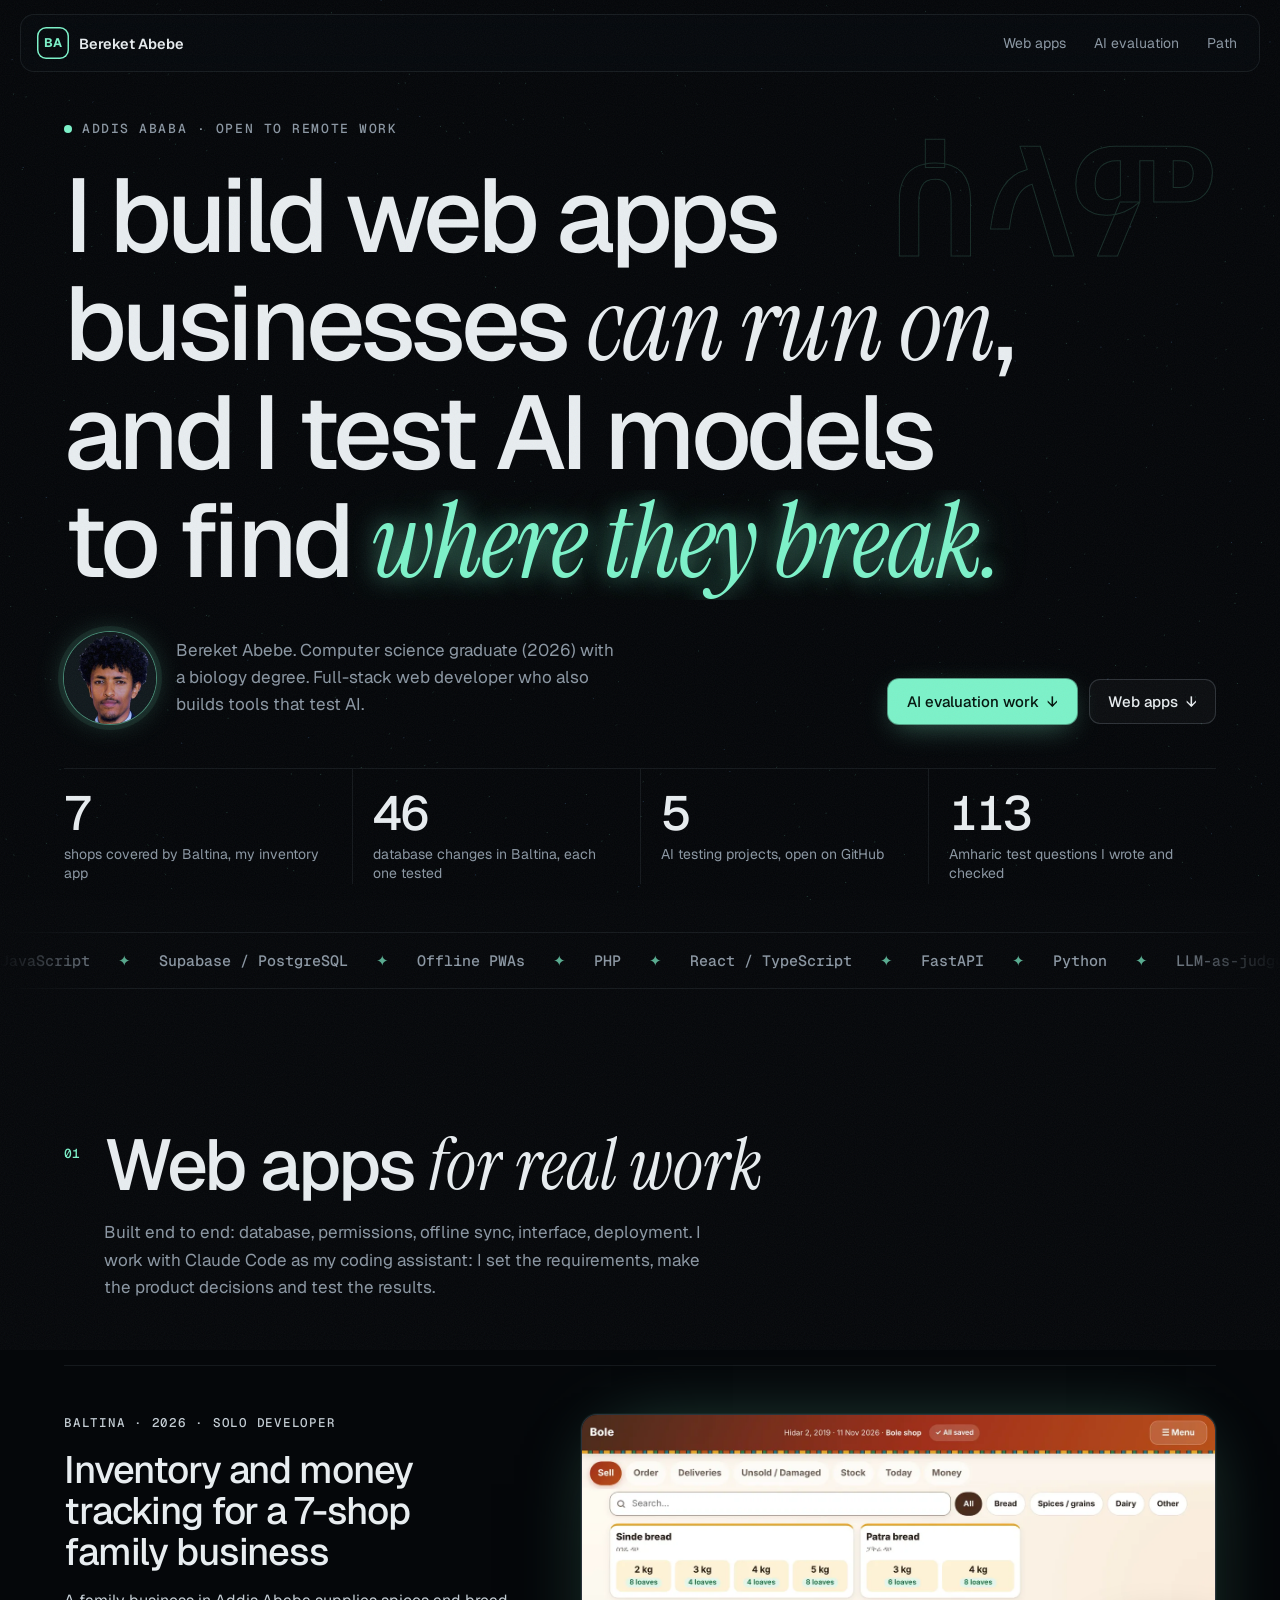
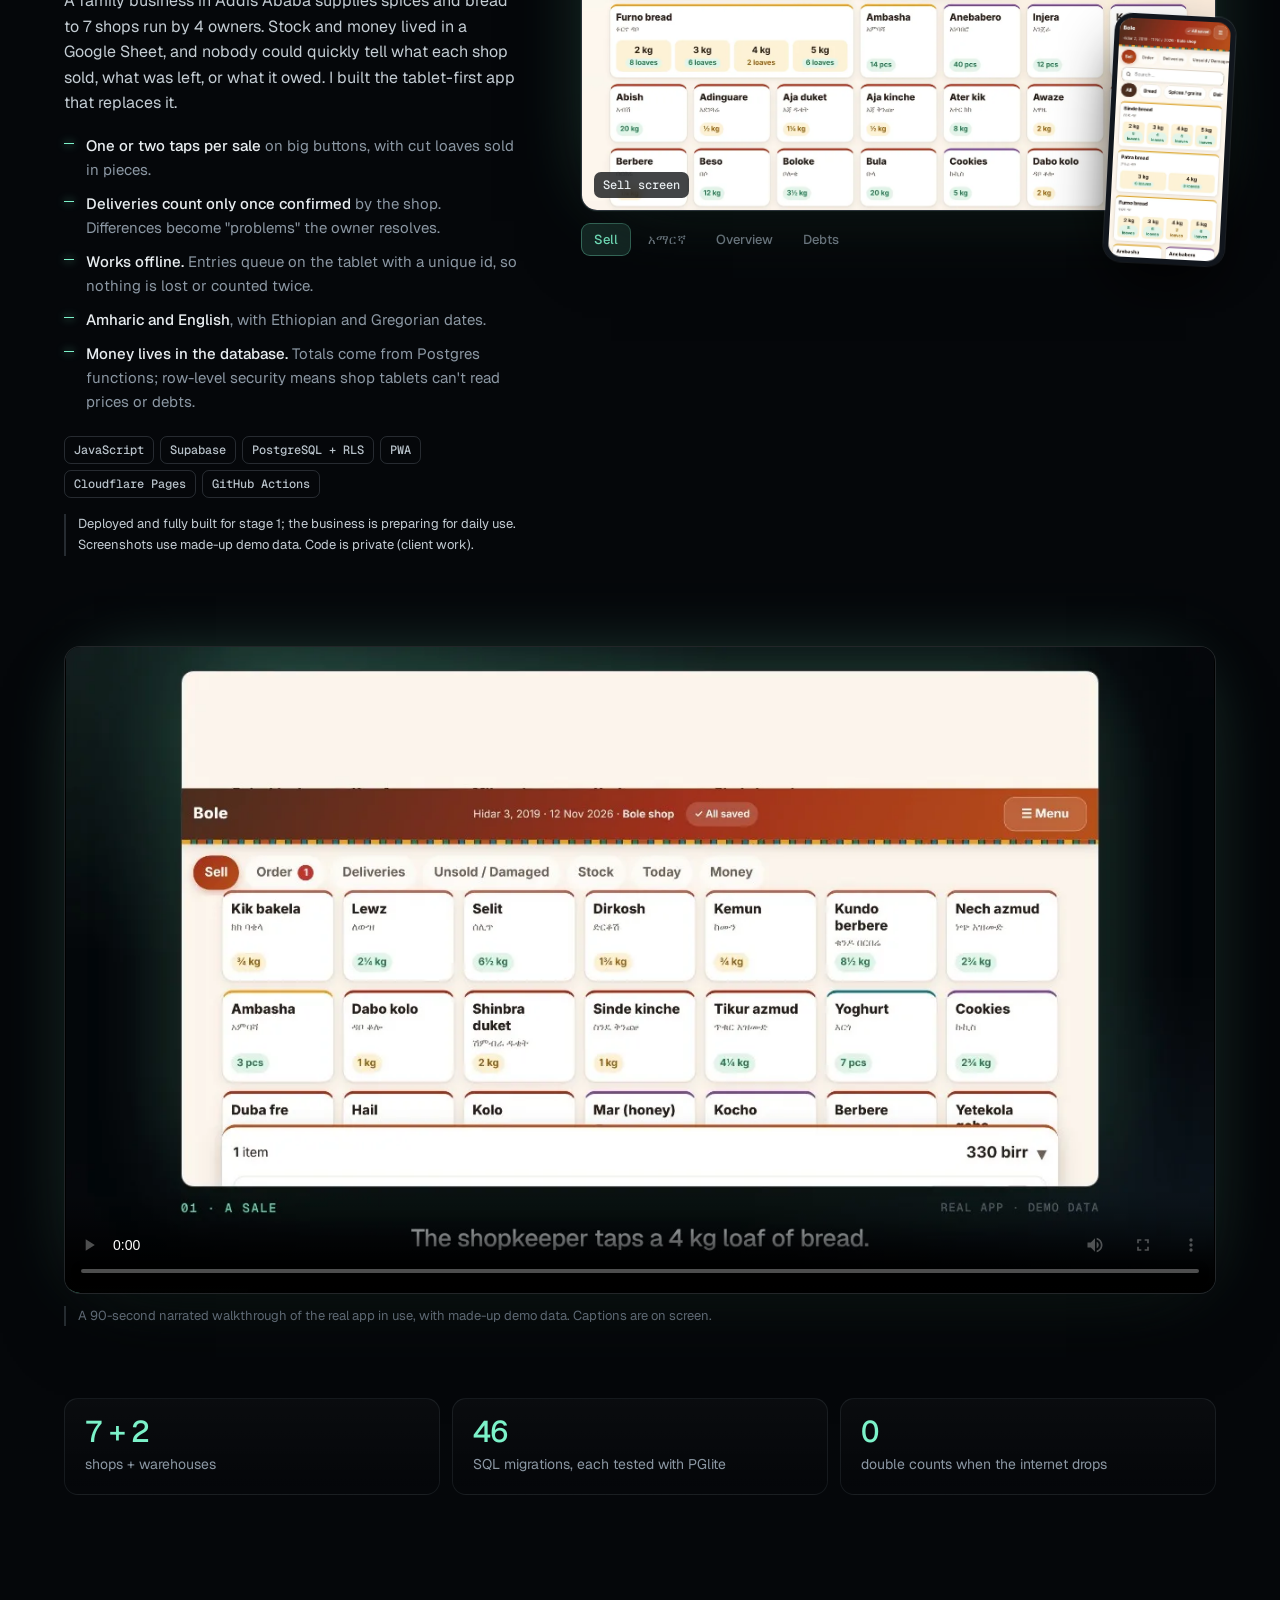
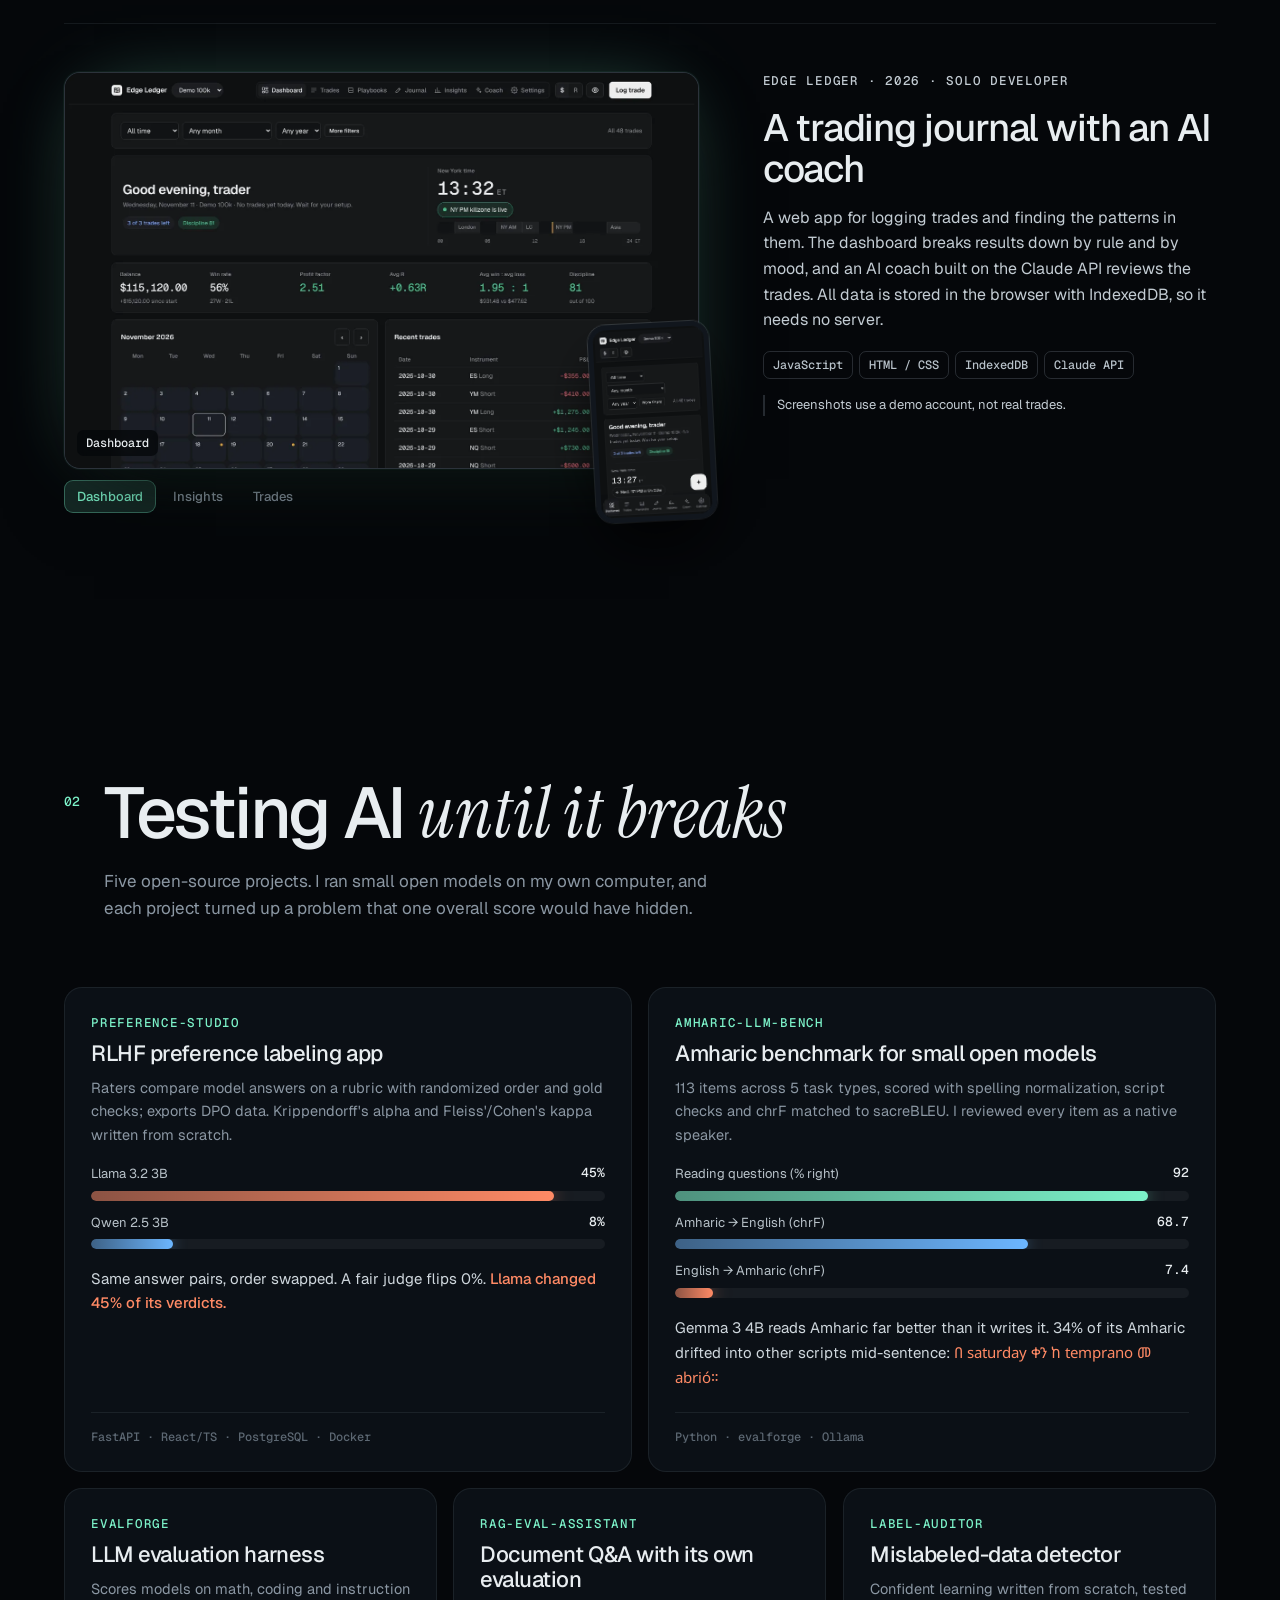
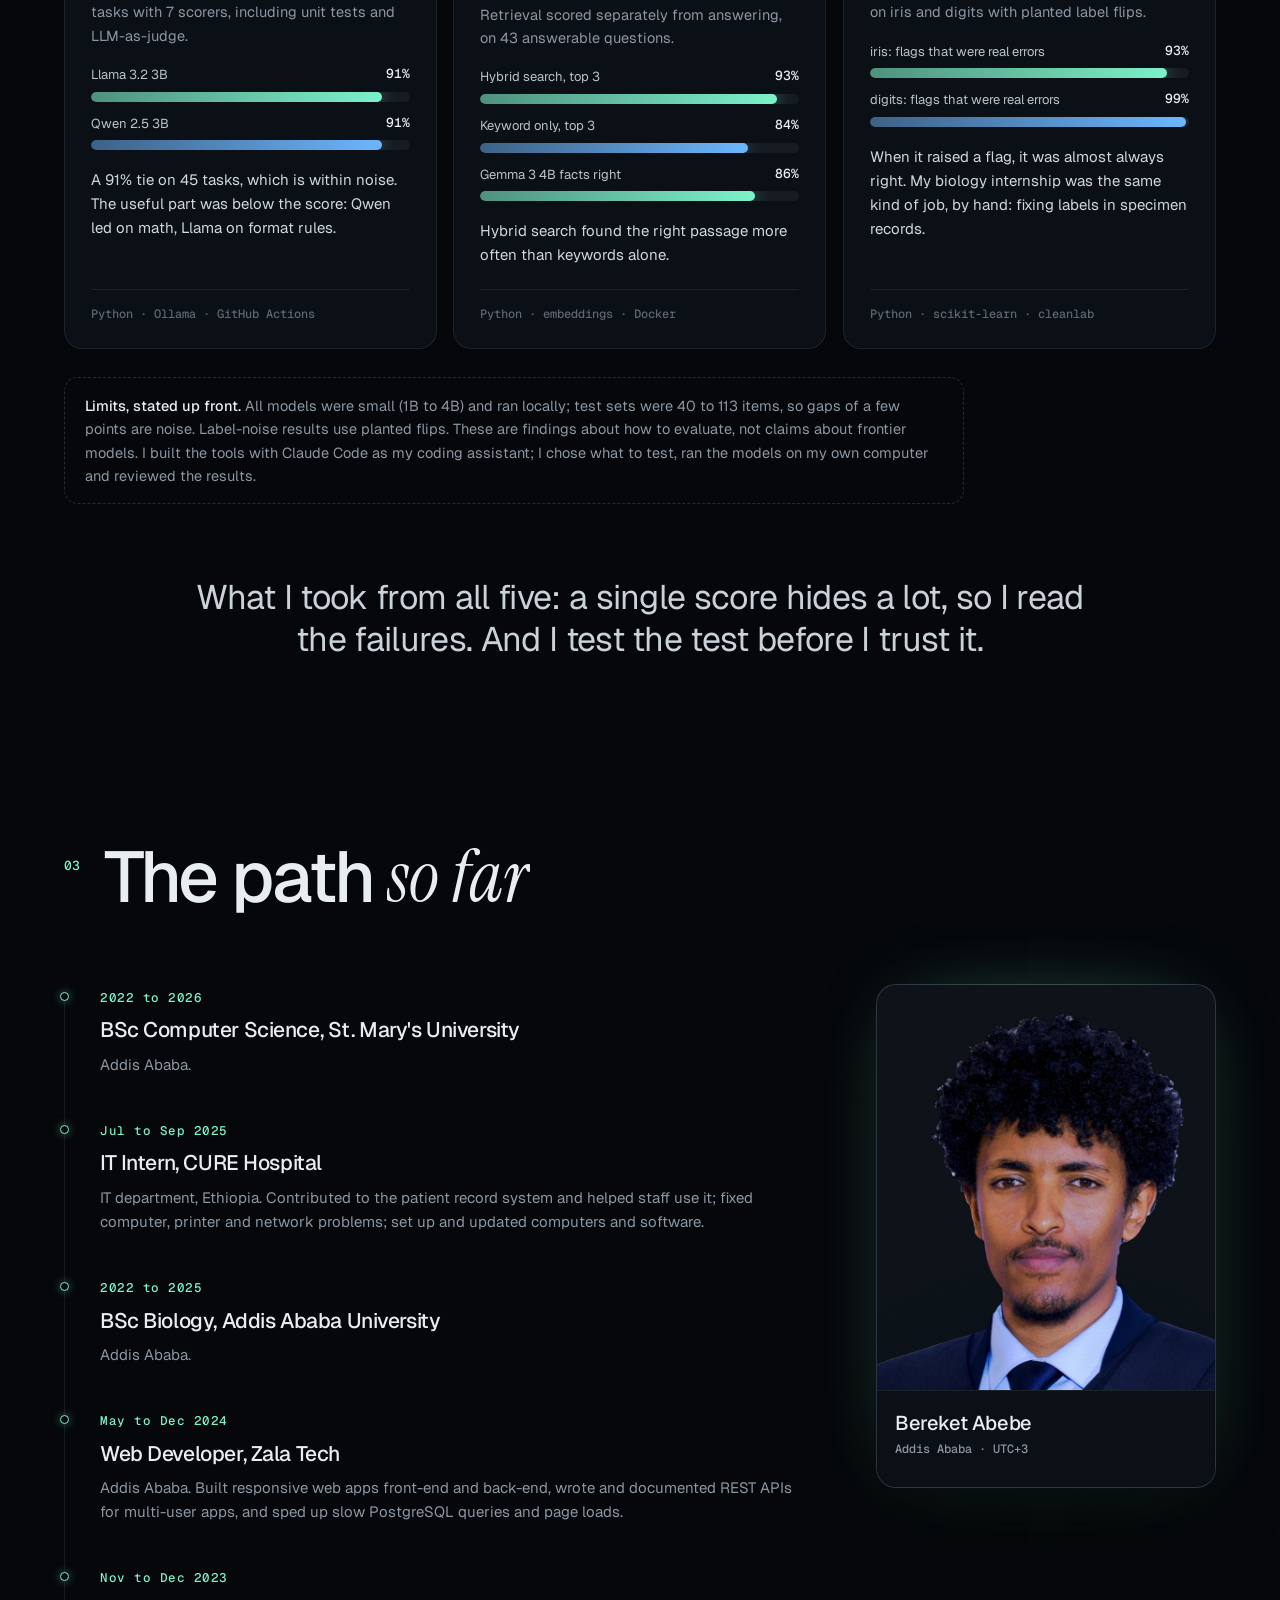
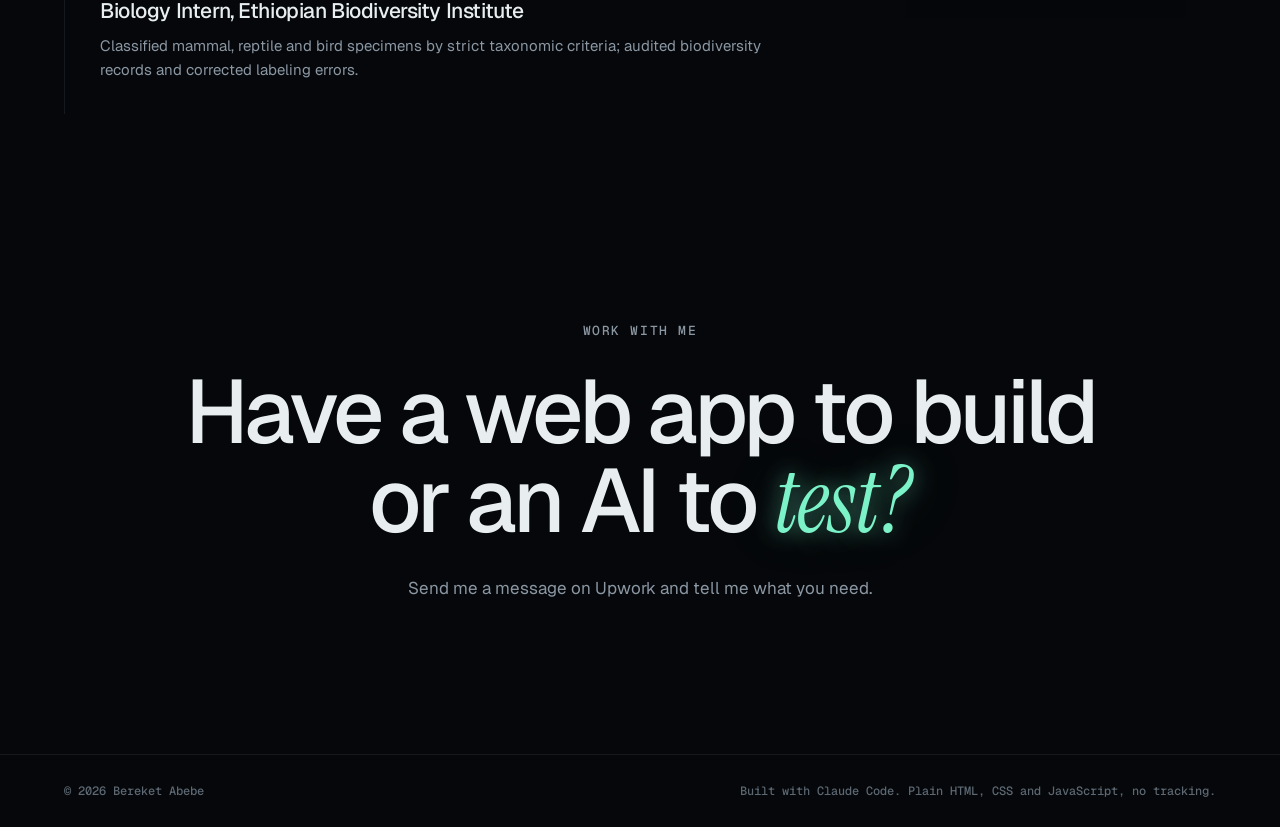
==== commit 76022bf5: "State that the work is built with Claude Code as coding assistant Co-Authored-By: Claude Fable 5.2 <" ====
--- a/work.html
+++ b/work.html
@@ -15,7 +15,7 @@
 <link rel="preconnect" href="https://fonts.googleapis.com">
 <link rel="preconnect" href="https://fonts.gstatic.com" crossorigin>
 <link href="https://fonts.googleapis.com/css2?family=Geist:wght@300..700&family=Geist+Mono:wght@400;500&family=Instrument+Serif:ital@0;1&family=Noto+Sans+Ethiopic:wght@400;600&display=swap" rel="stylesheet">
-<link rel="stylesheet" href="styles.css?v=9">
+<link rel="stylesheet" href="styles.css?v=10">
 </head>
 <body>
 <canvas id="ink" aria-hidden="true"></canvas>
@@ -72,7 +72,7 @@
     <header class="section-head reveal">
       <span class="idx">01</span>
       <h2>Web apps <em>for real work</em></h2>
-      <p>Built end to end: database, permissions, offline sync, interface, deployment.</p>
+      <p>Built end to end: database, permissions, offline sync, interface, deployment. I work with Claude Code as my coding assistant: I set the requirements, make the product decisions and test the results.</p>
     </header>
 
     <article class="case reveal">
@@ -189,7 +189,7 @@
         <footer><span>Python · scikit-learn · cleanlab</span></footer>
       </article>
     </div>
-    <p class="limits reveal"><b>Limits, stated up front.</b> All models were small (1B to 4B) and ran locally; test sets were 40 to 113 items, so gaps of a few points are noise. Label-noise results use planted flips. These are findings about how to evaluate, not claims about frontier models.</p>
+    <p class="limits reveal"><b>Limits, stated up front.</b> All models were small (1B to 4B) and ran locally; test sets were 40 to 113 items, so gaps of a few points are noise. Label-noise results use planted flips. These are findings about how to evaluate, not claims about frontier models. I built the tools with Claude Code as my coding assistant; I chose what to test, ran the models on my own computer and reviewed the results.</p>
     <p class="lesson reveal">What I took from all five: a single score hides a lot, so I read the failures. And I test the test before I trust it.</p>
   </section>
 
@@ -224,10 +224,10 @@
 
 <footer class="foot">
   <span>© 2026 Bereket Abebe</span>
-  <span>Hand-built: HTML, CSS and JavaScript. No framework, no tracking.</span>
+  <span>Built with Claude Code. Plain HTML, CSS and JavaScript, no tracking.</span>
 </footer>
 
-<script src="ask-data.js?v=9"></script>
-<script src="main.js?v=9"></script>
+<script src="ask-data.js?v=10"></script>
+<script src="main.js?v=10"></script>
 </body>
 </html>
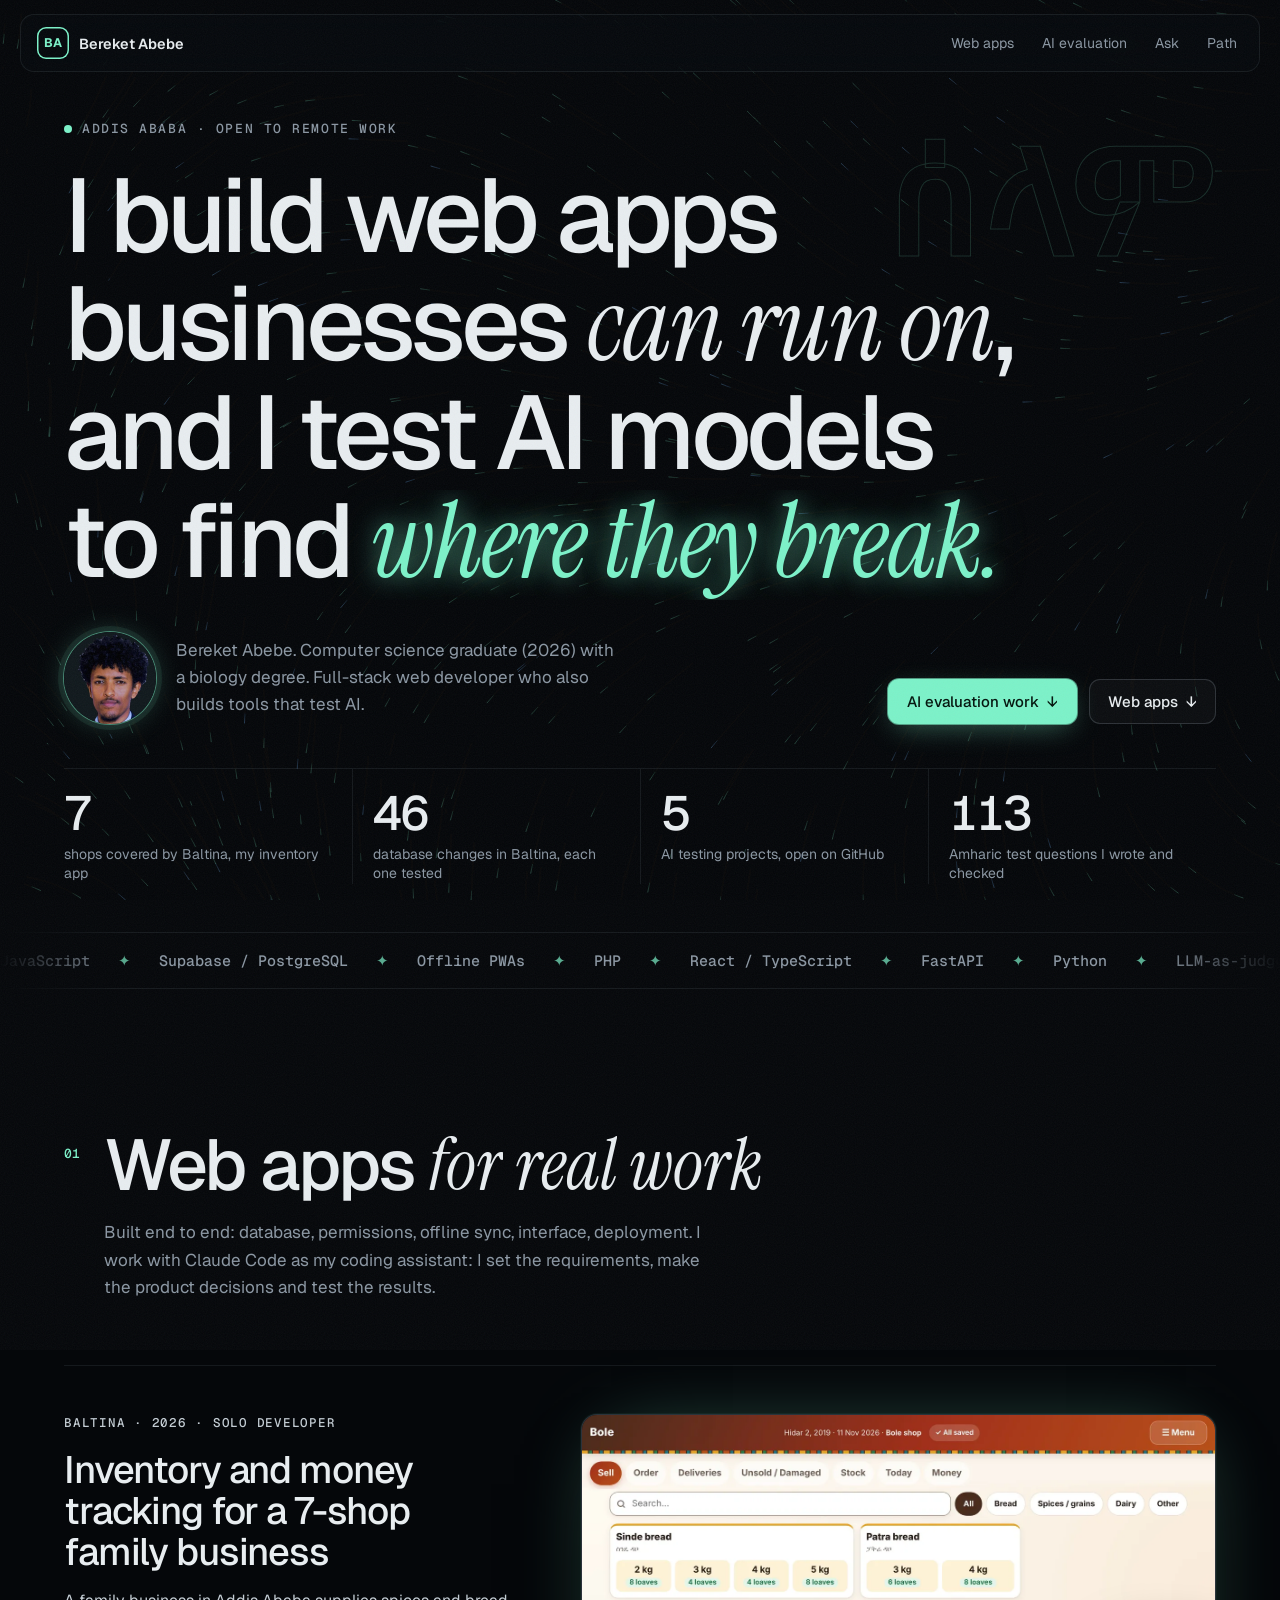
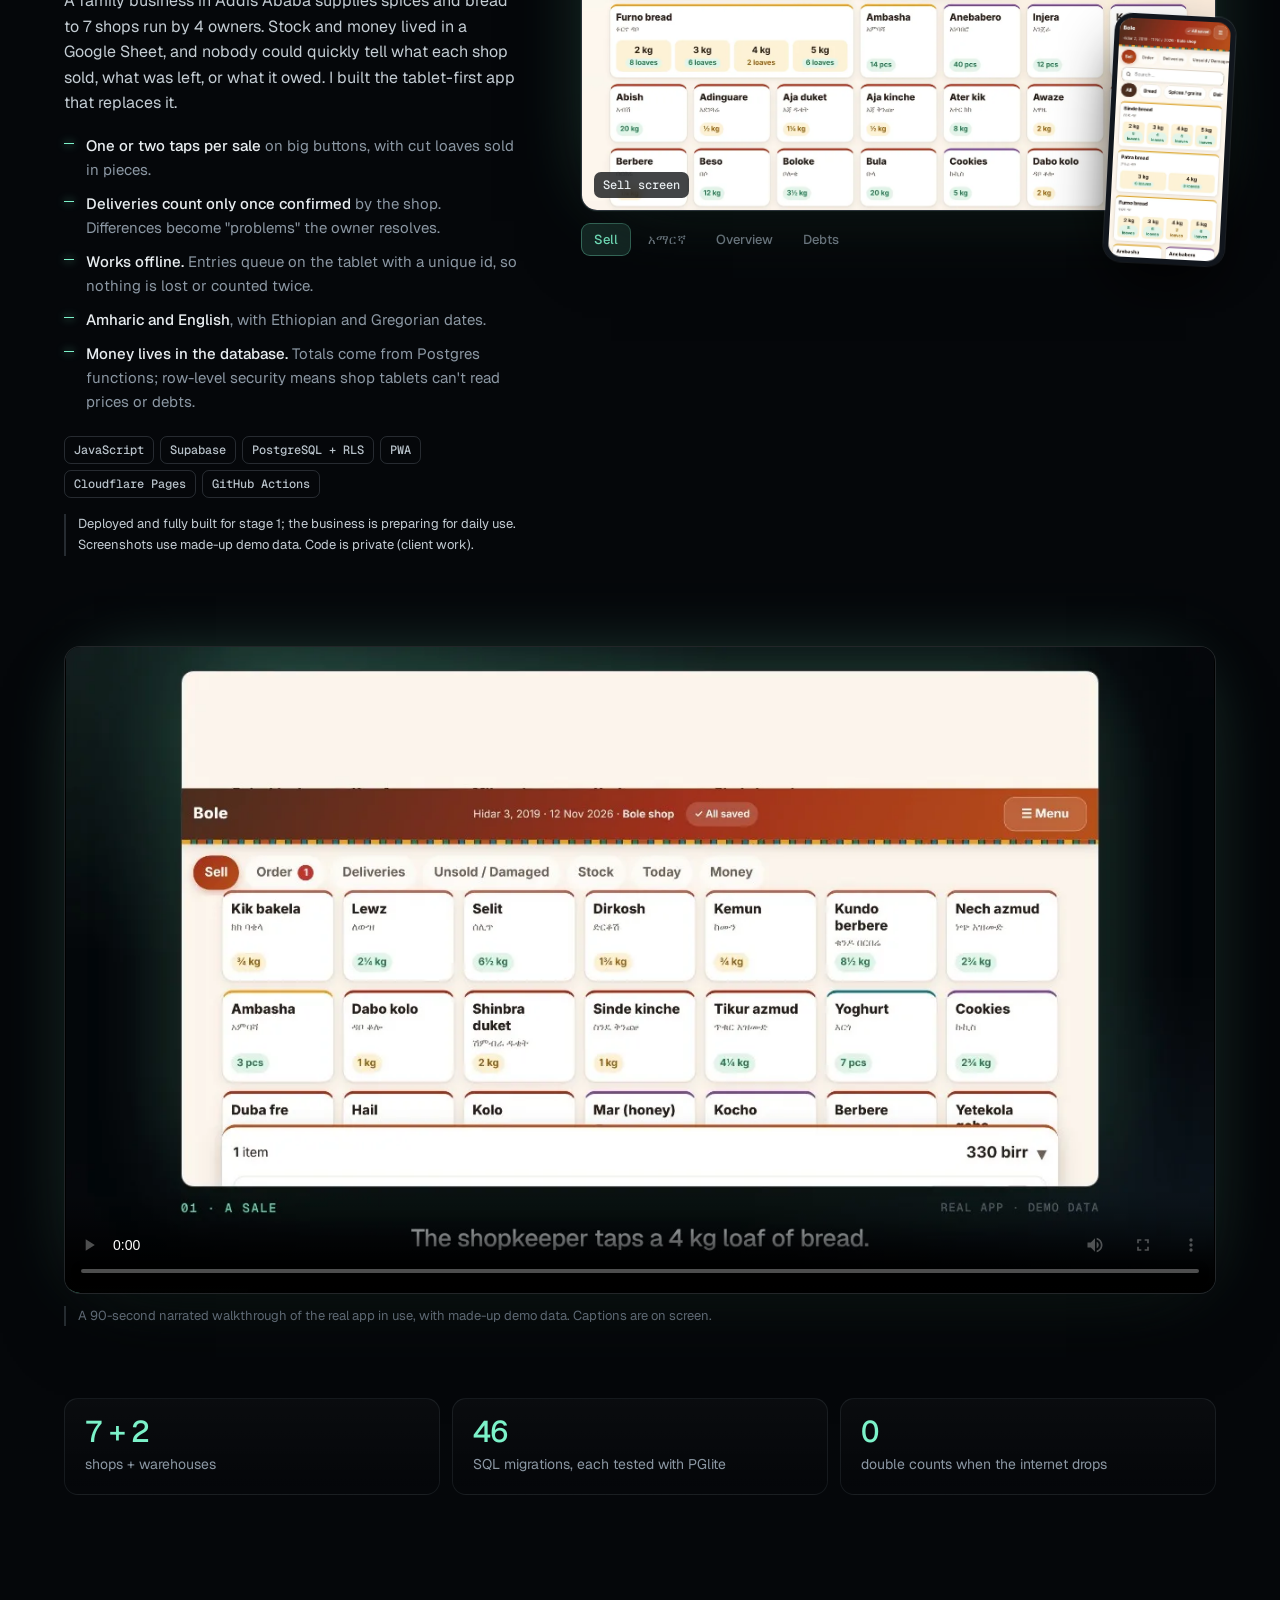
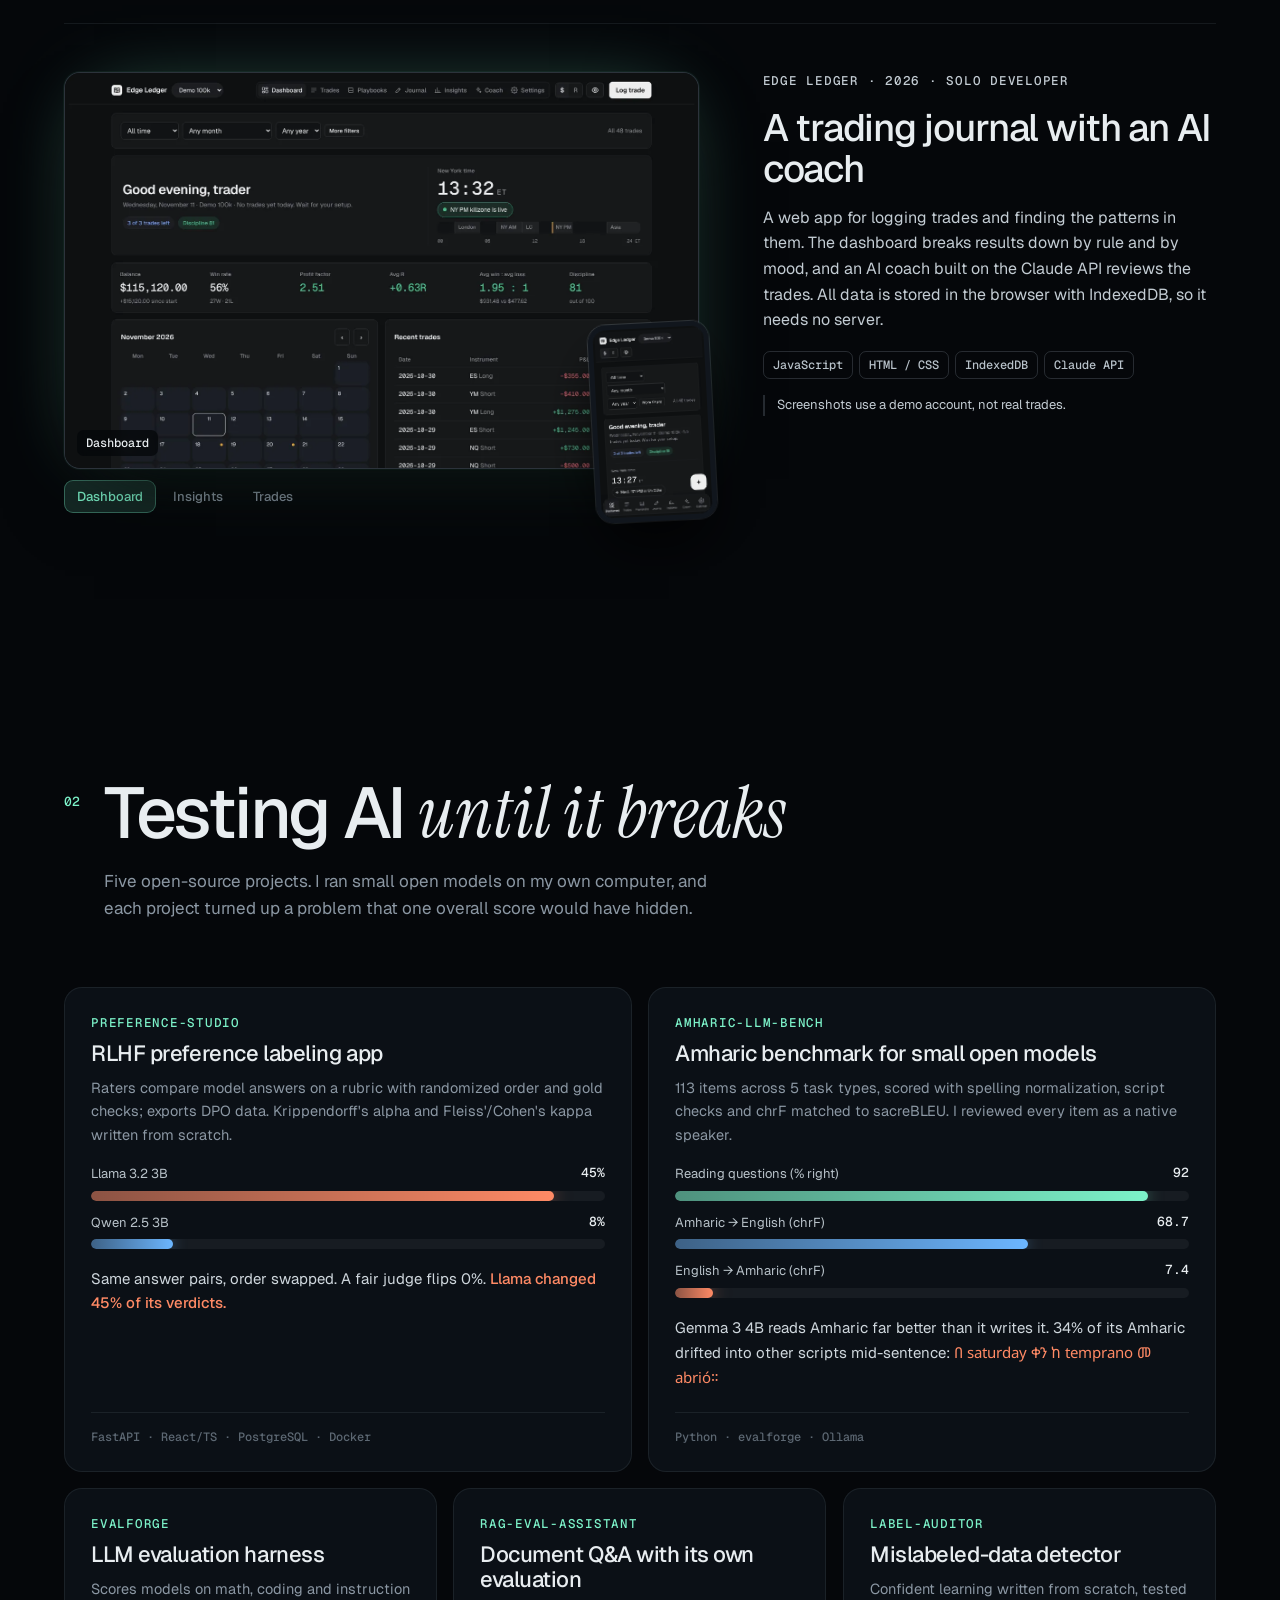
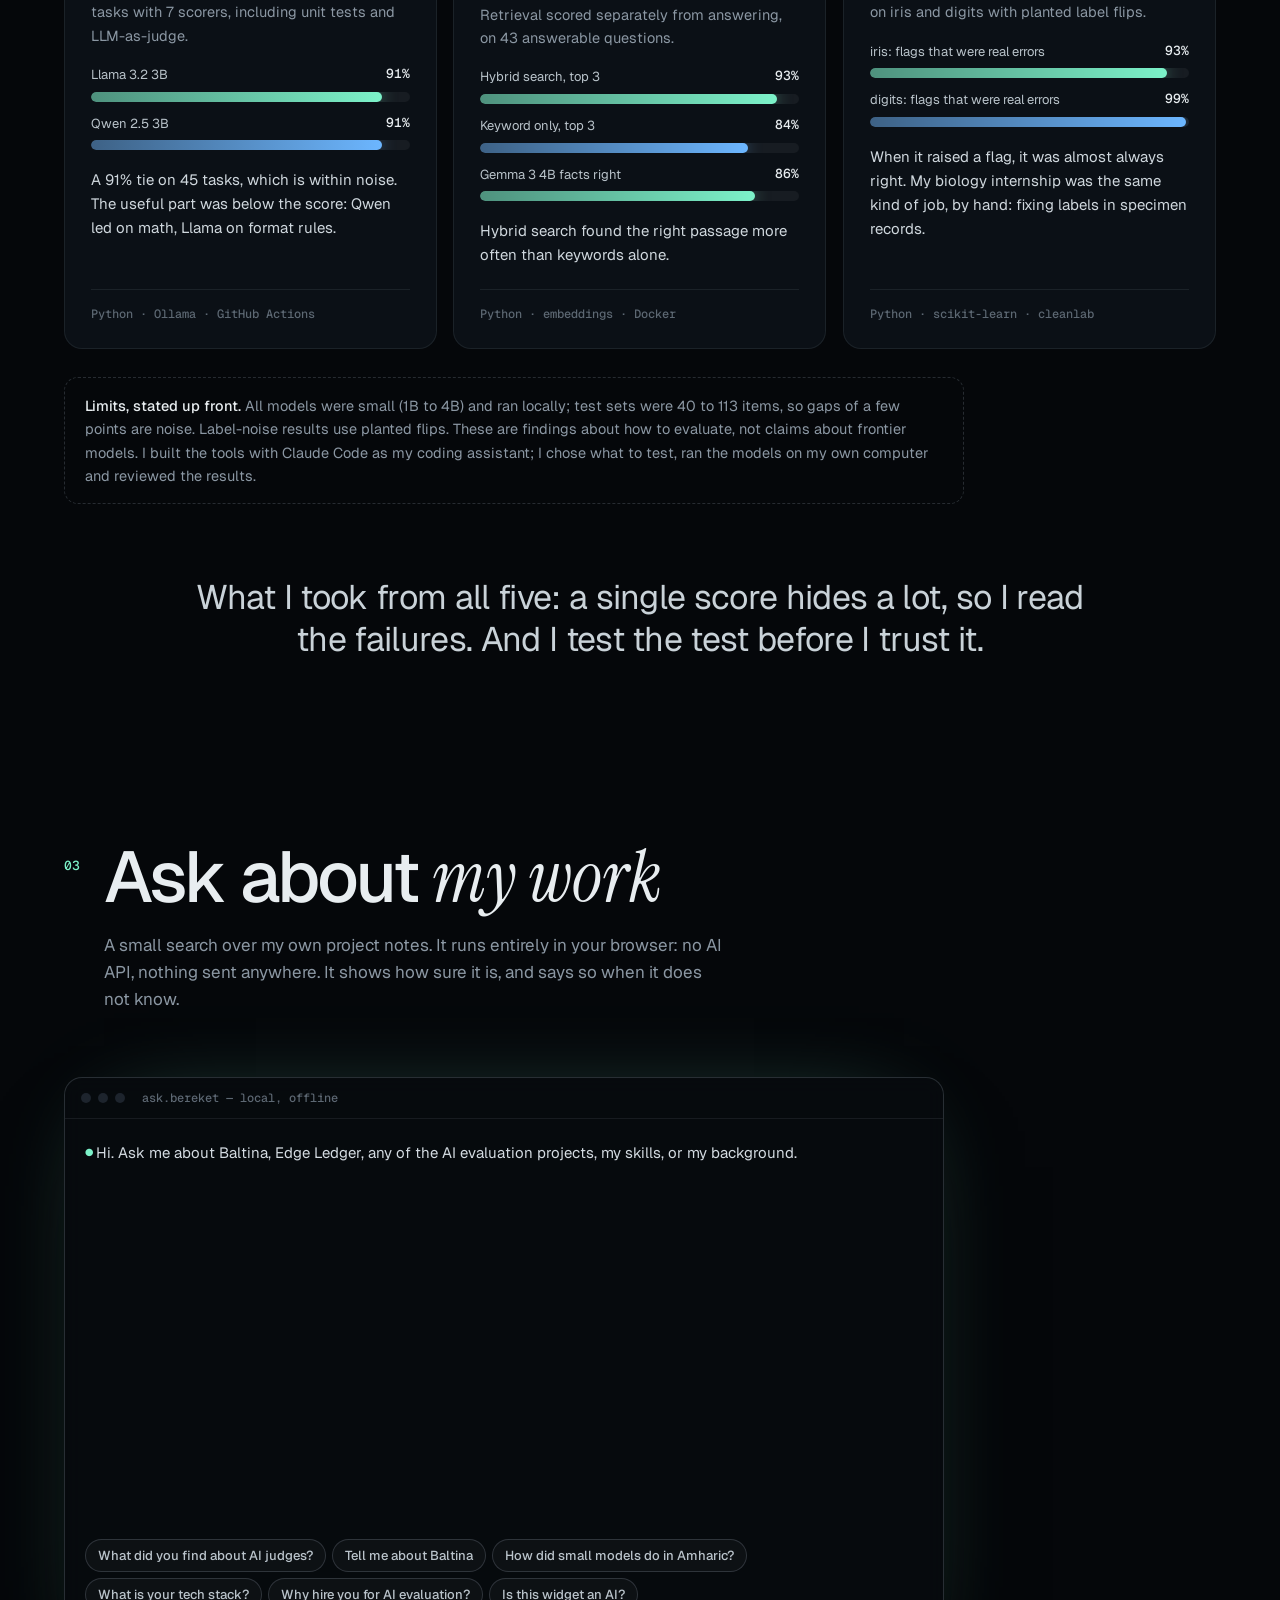
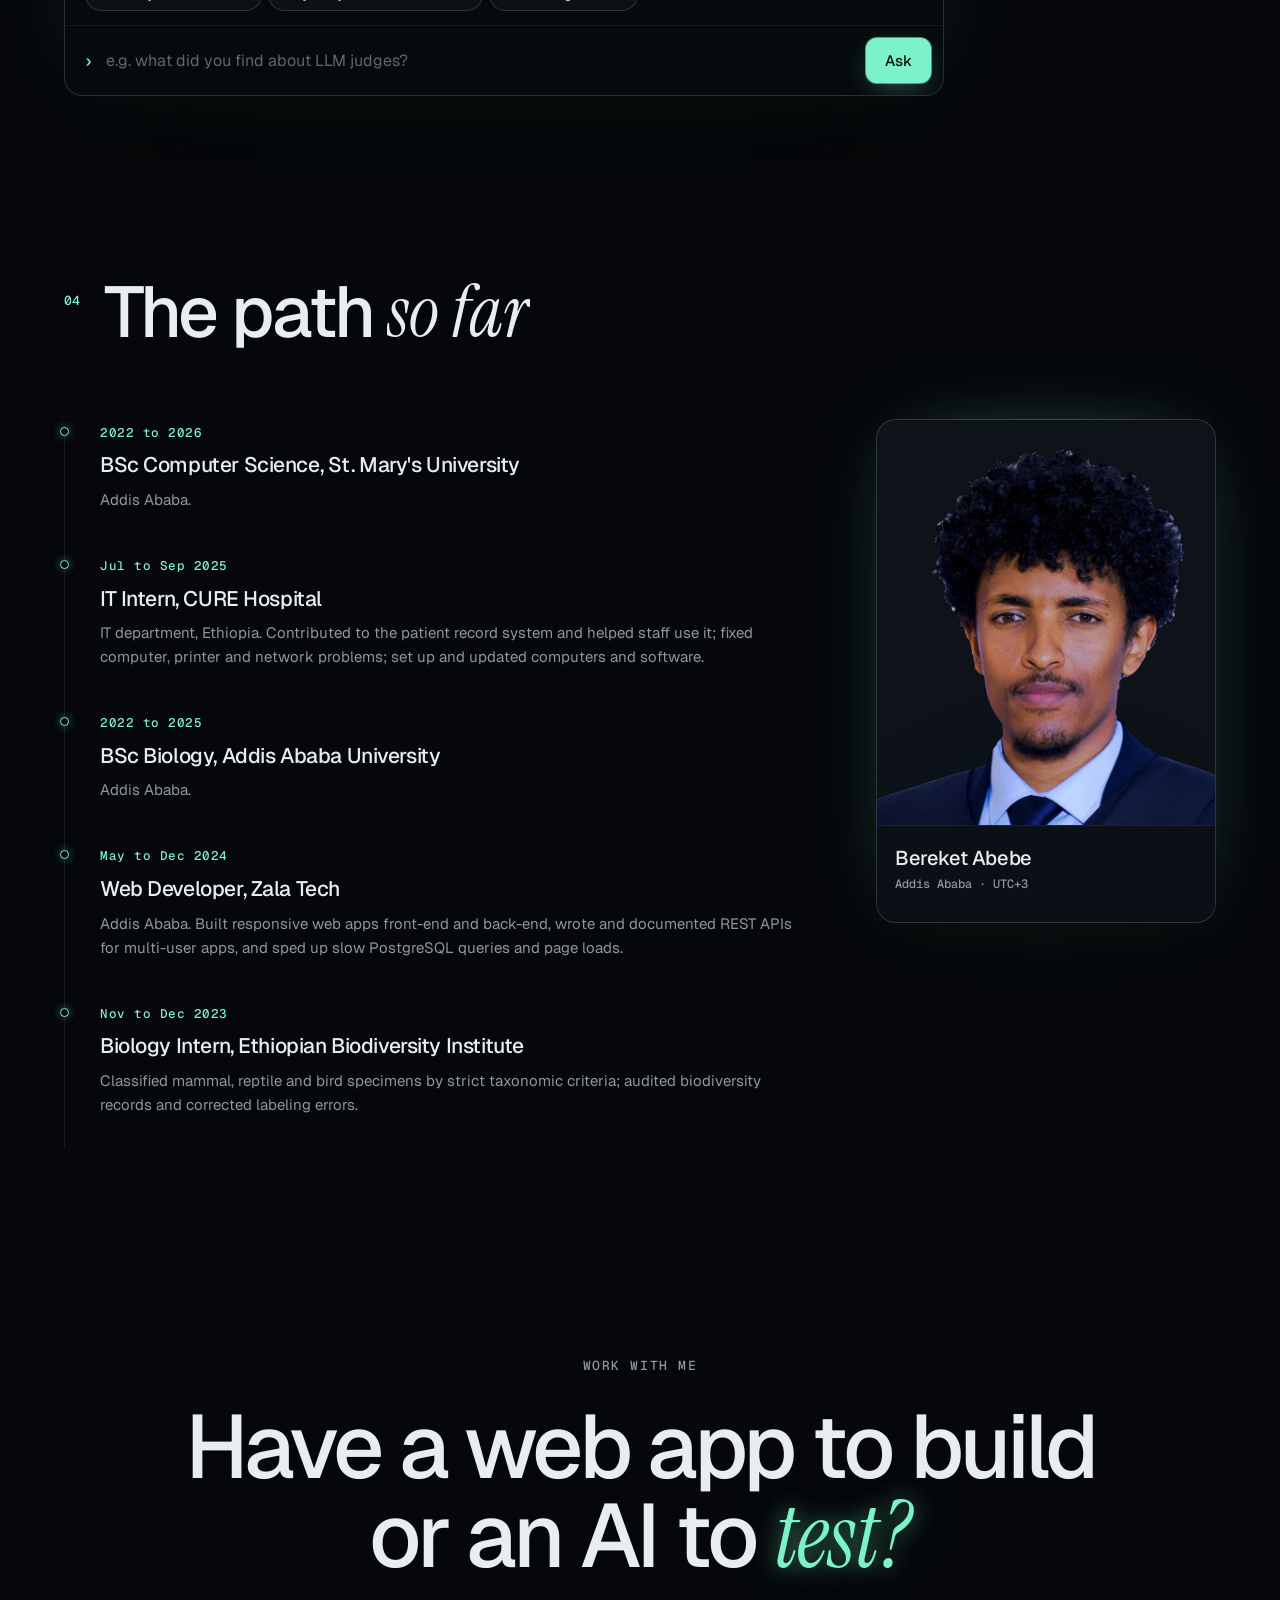
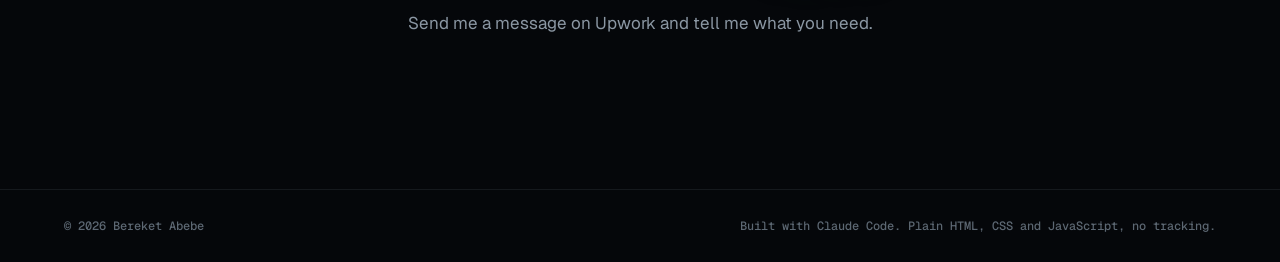
==== commit bbee6431: "Add Ask box to the Upwork page, without contact answers Co-Authored-By: Claude Fable 5.2 <noreply@an" ====
--- a/work.html
+++ b/work.html
@@ -29,6 +29,7 @@
   <nav class="nav-links" aria-label="Sections">
     <a href="#web">Web apps</a>
     <a href="#ai">AI evaluation</a>
+    <a href="#ask">Ask</a>
     <a href="#path">Path</a>
   </nav>
 </header>
@@ -193,11 +194,32 @@
     <p class="lesson reveal">What I took from all five: a single score hides a lot, so I read the failures. And I test the test before I trust it.</p>
   </section>
 
+  <!-- ASK -->
+  <section class="section" id="ask">
+    <header class="section-head reveal">
+      <span class="idx">03</span>
+      <h2>Ask about <em>my work</em></h2>
+      <p>A small search over my own project notes. It runs entirely in your browser: no AI API, nothing sent anywhere. It shows how sure it is, and says so when it does not know.</p>
+    </header>
+    <div class="term reveal">
+      <div class="term-bar"><i></i><i></i><i></i><span>ask.bereket — local, offline</span></div>
+      <div class="term-log" id="askLog" aria-live="polite">
+        <div class="msg bot"><p>Hi. Ask me about Baltina, Edge Ledger, any of the AI evaluation projects, my skills, or my background.</p></div>
+      </div>
+      <div class="term-chips" id="askChips"></div>
+      <form class="term-input" id="askForm" autocomplete="off">
+        <span class="prompt" aria-hidden="true">›</span>
+        <label class="sr" for="askQ">Your question</label>
+        <input id="askQ" placeholder="e.g. what did you find about LLM judges?" maxlength="200">
+        <button class="btn btn-ink" type="submit">Ask</button>
+      </form>
+    </div>
+  </section>
 
   <!-- PATH -->
   <section class="section" id="path">
     <header class="section-head reveal">
-      <span class="idx">03</span>
+      <span class="idx">04</span>
       <h2>The path <em>so far</em></h2>
     </header>
     <div class="path-grid">
@@ -228,6 +250,9 @@
 </footer>
 
 <script src="ask-data.js?v=10"></script>
+<script>/* Upwork page: no contact answers, no outside links */
+window.ASK_KB=(window.ASK_KB||[]).filter(k=>!/^(contact|resume|upwork|github)$/.test(k.q[0])).map(k=>{if(k.link&&k.link[0]!=="#")delete k.link;return k});
+window.ASK_KB.push({q:["contact","how to reach you","hire you"],keys:"contact email mail reach hire available message phone linkedin github",a:"Send me a message here on Upwork and tell me what you need."});</script>
 <script src="main.js?v=10"></script>
 </body>
 </html>
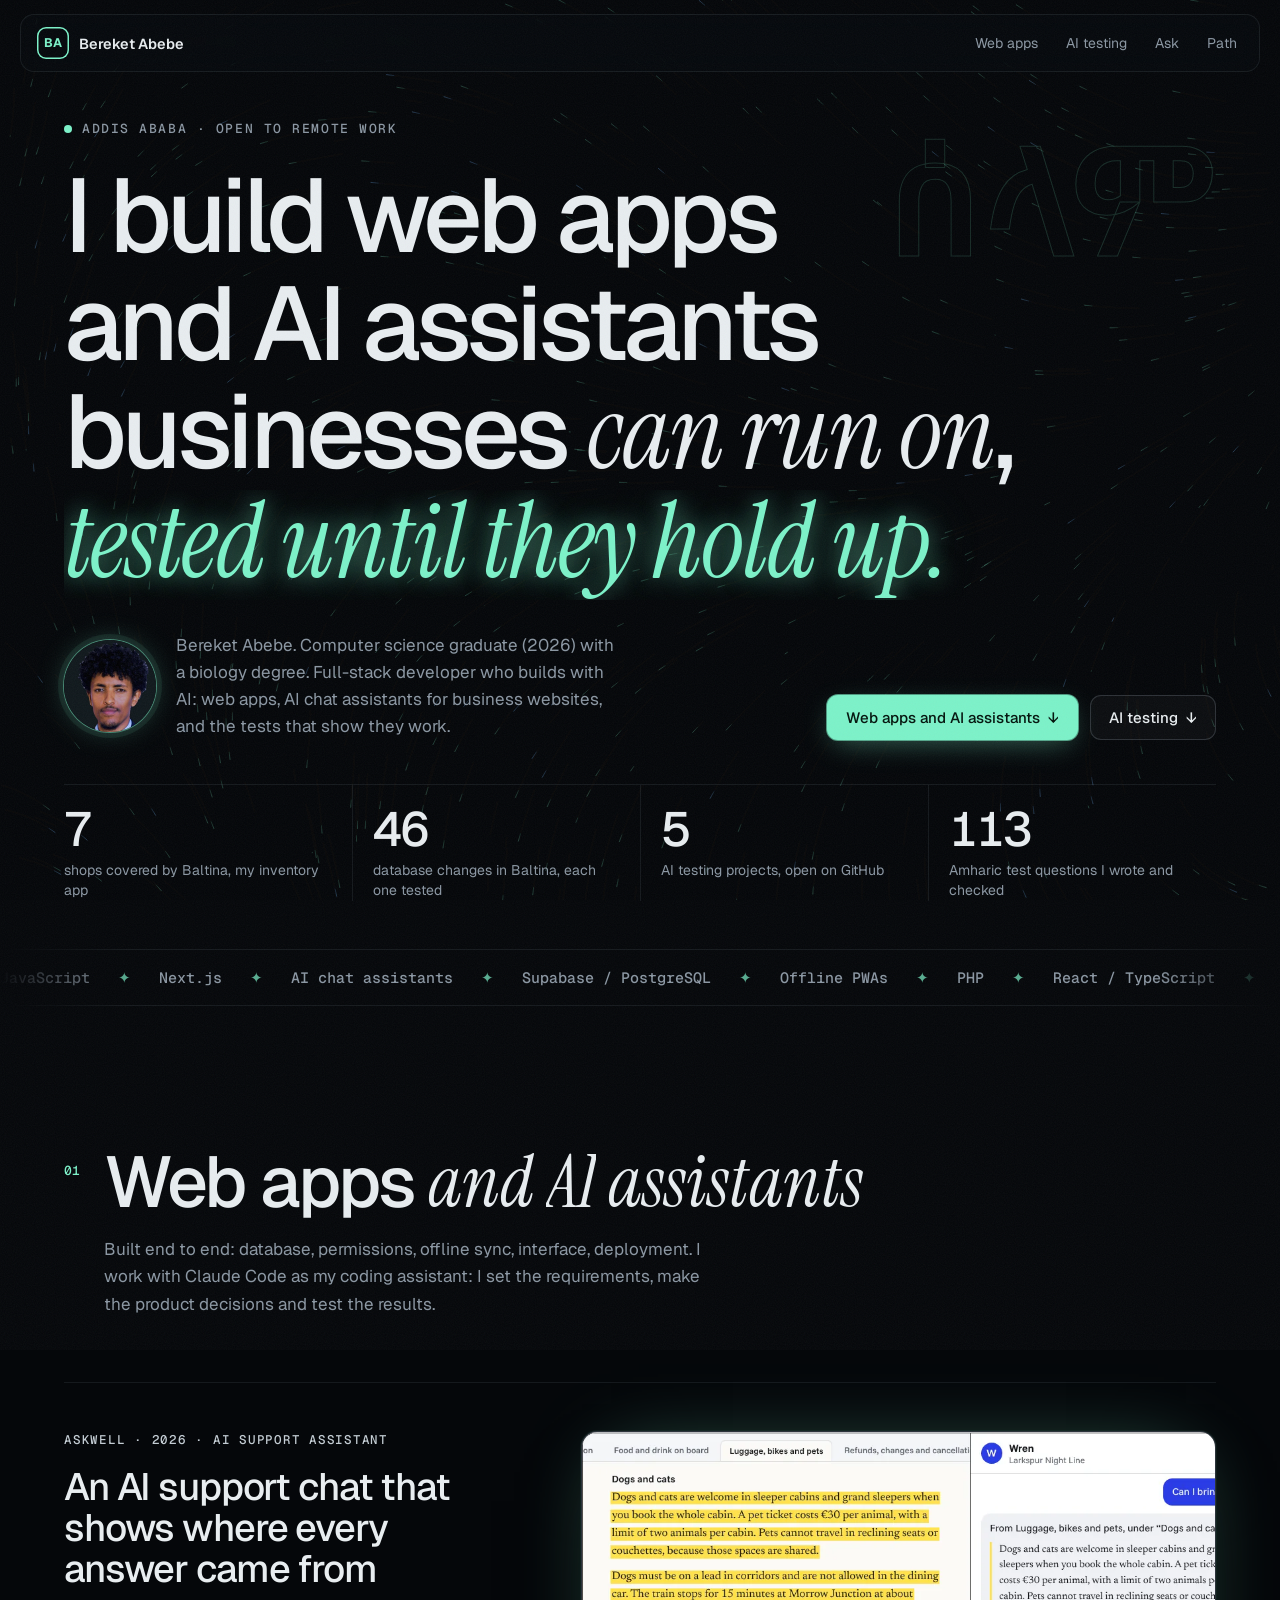
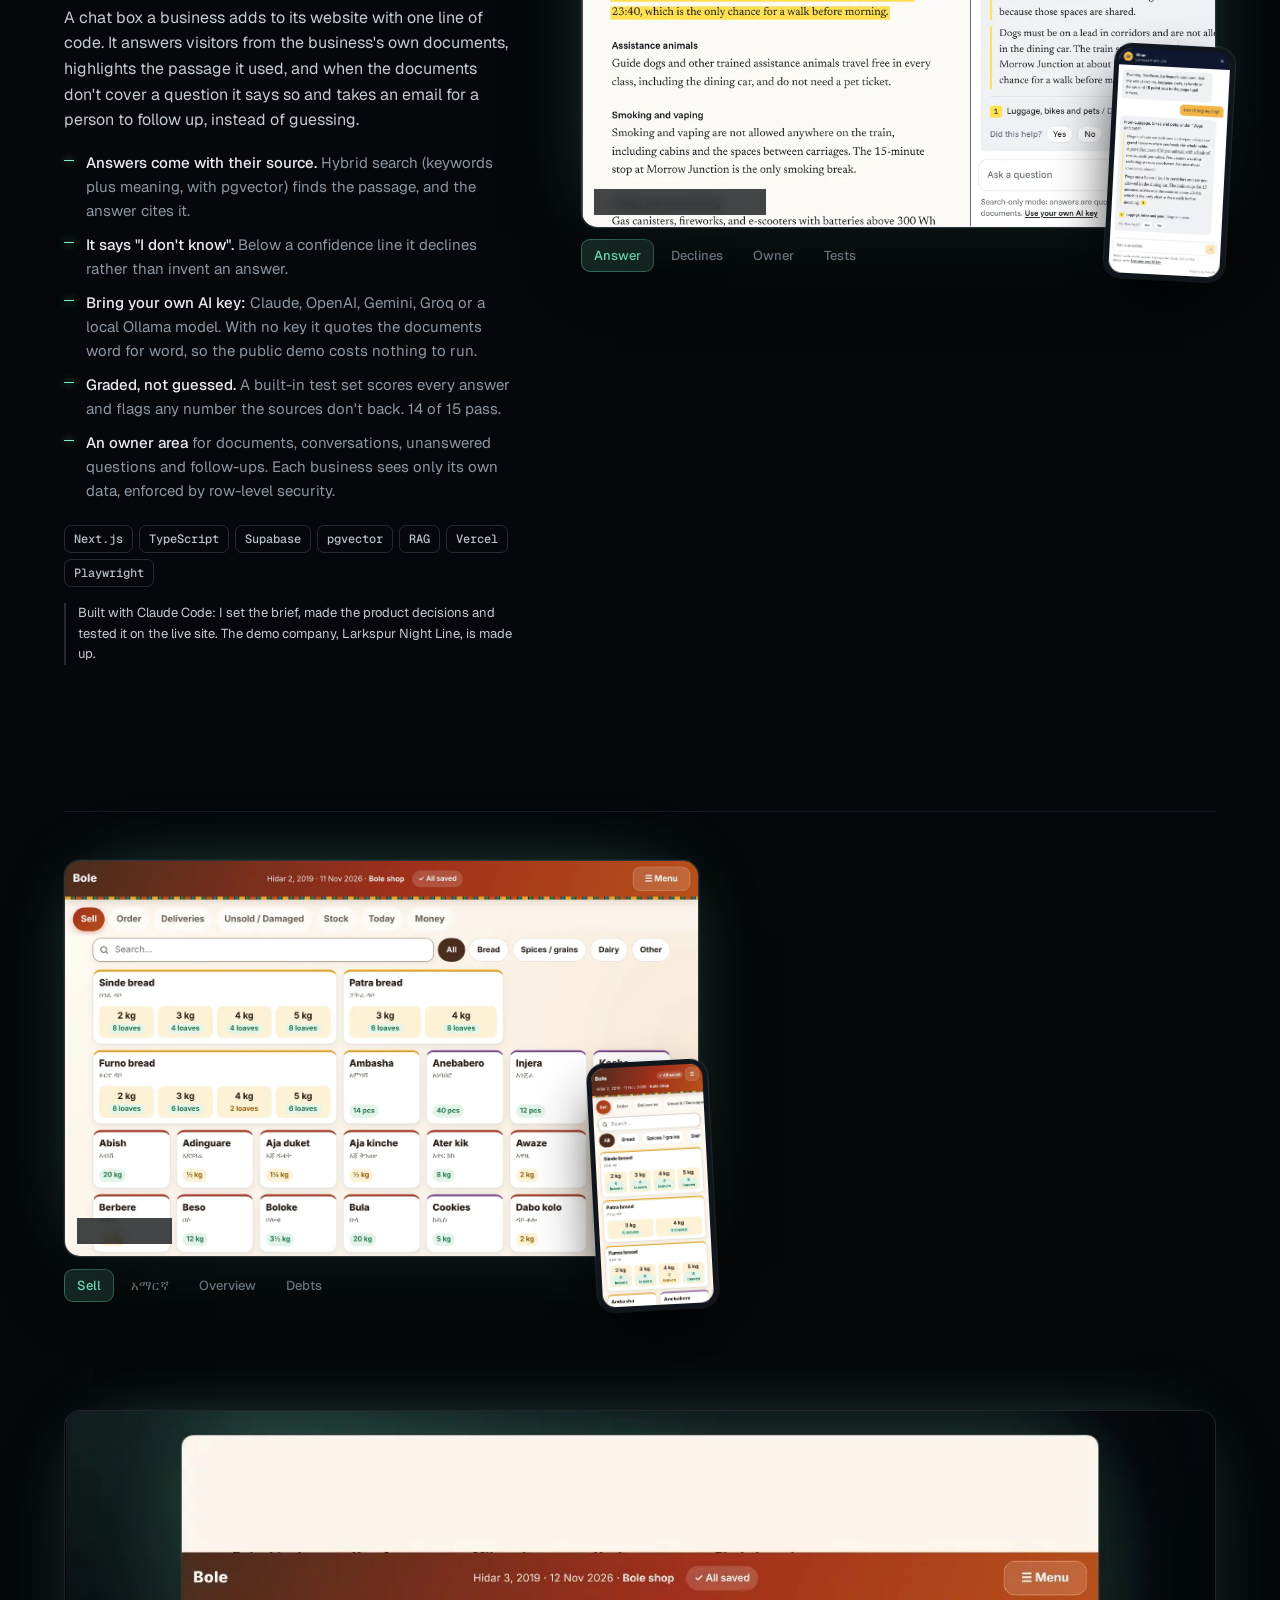
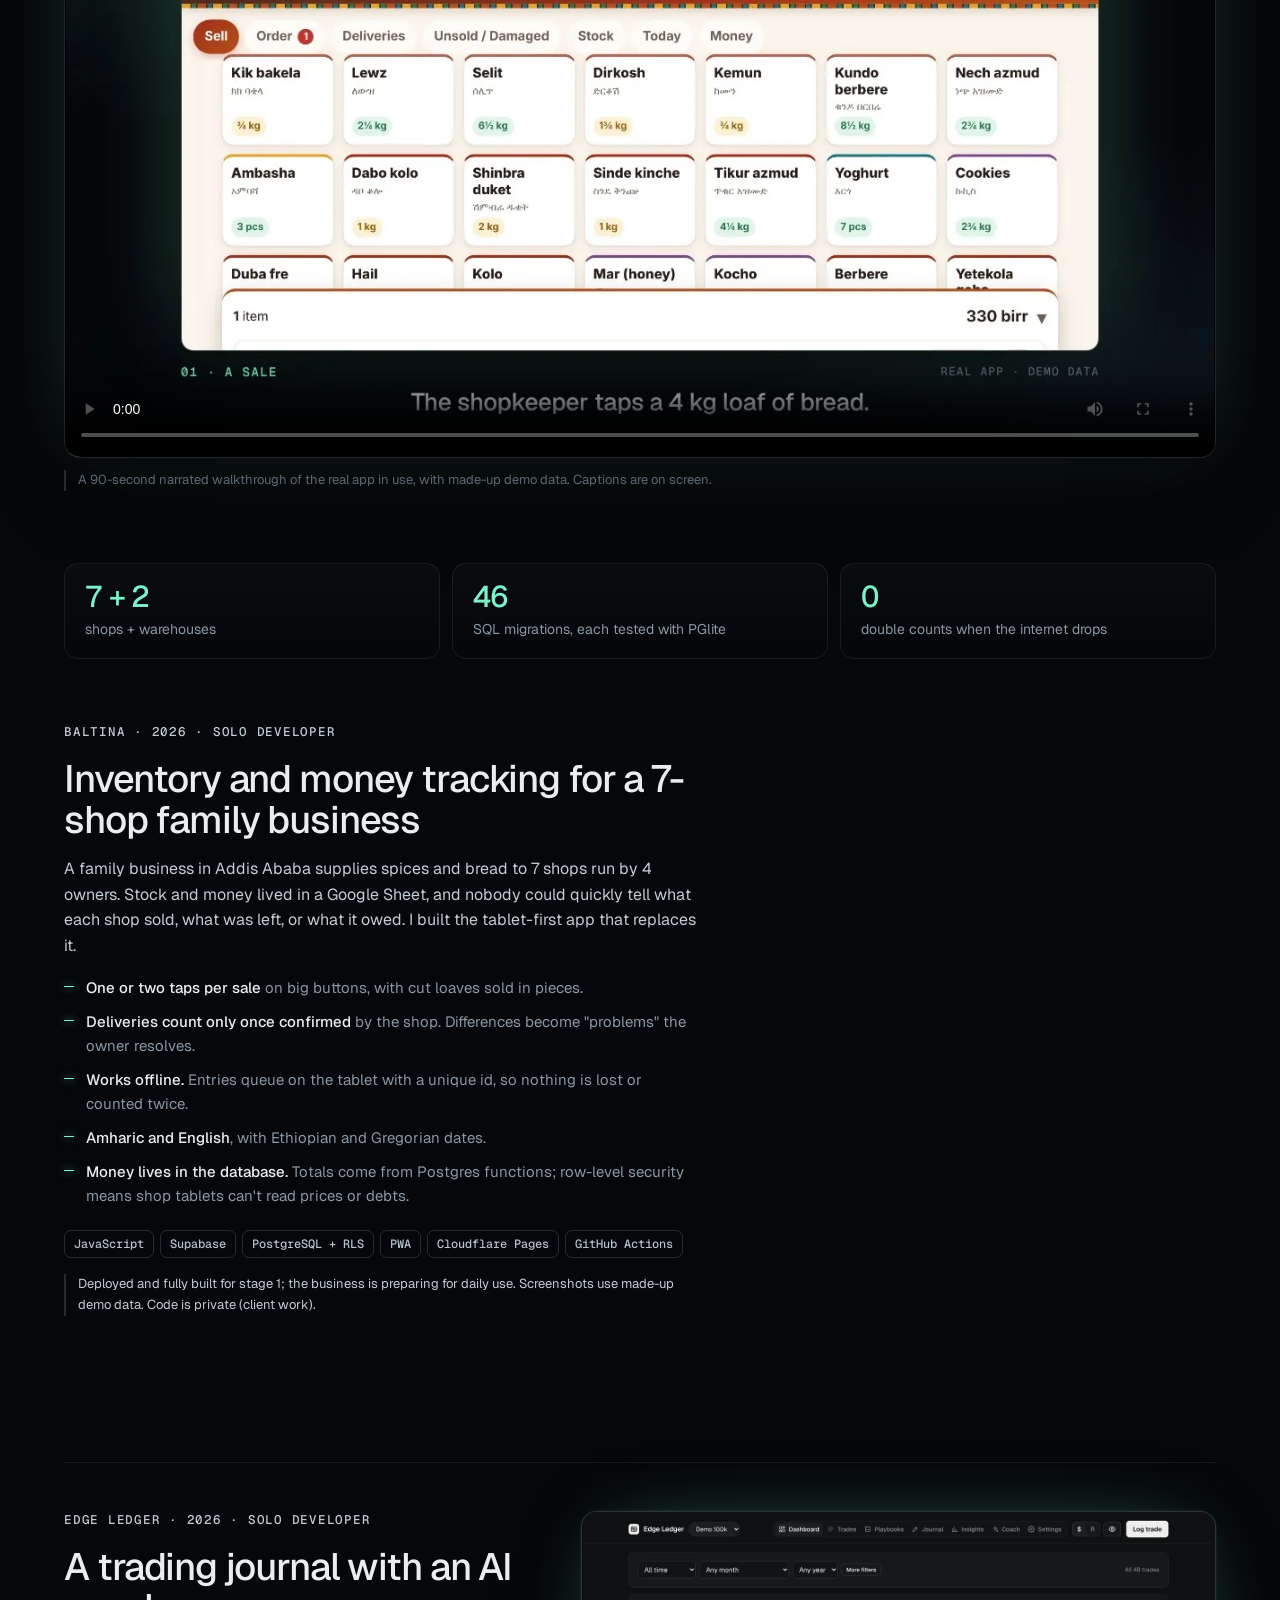
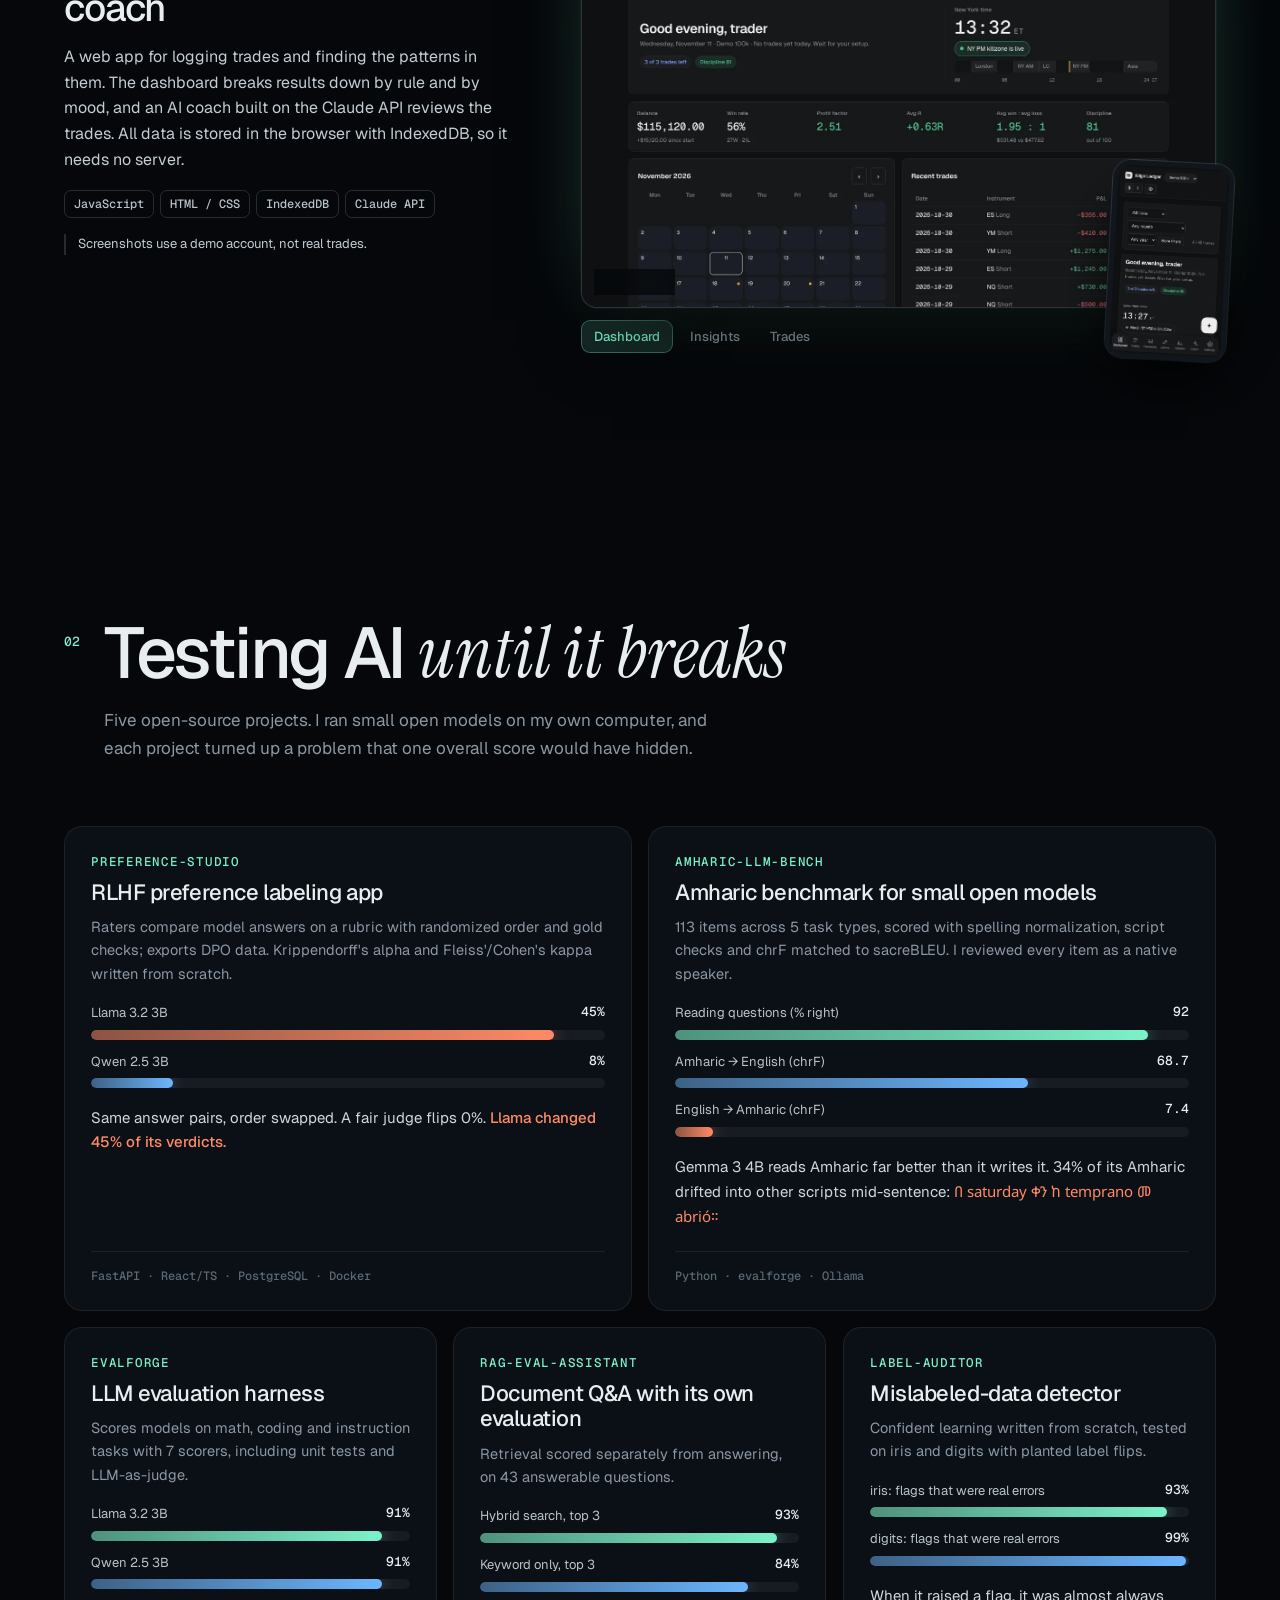
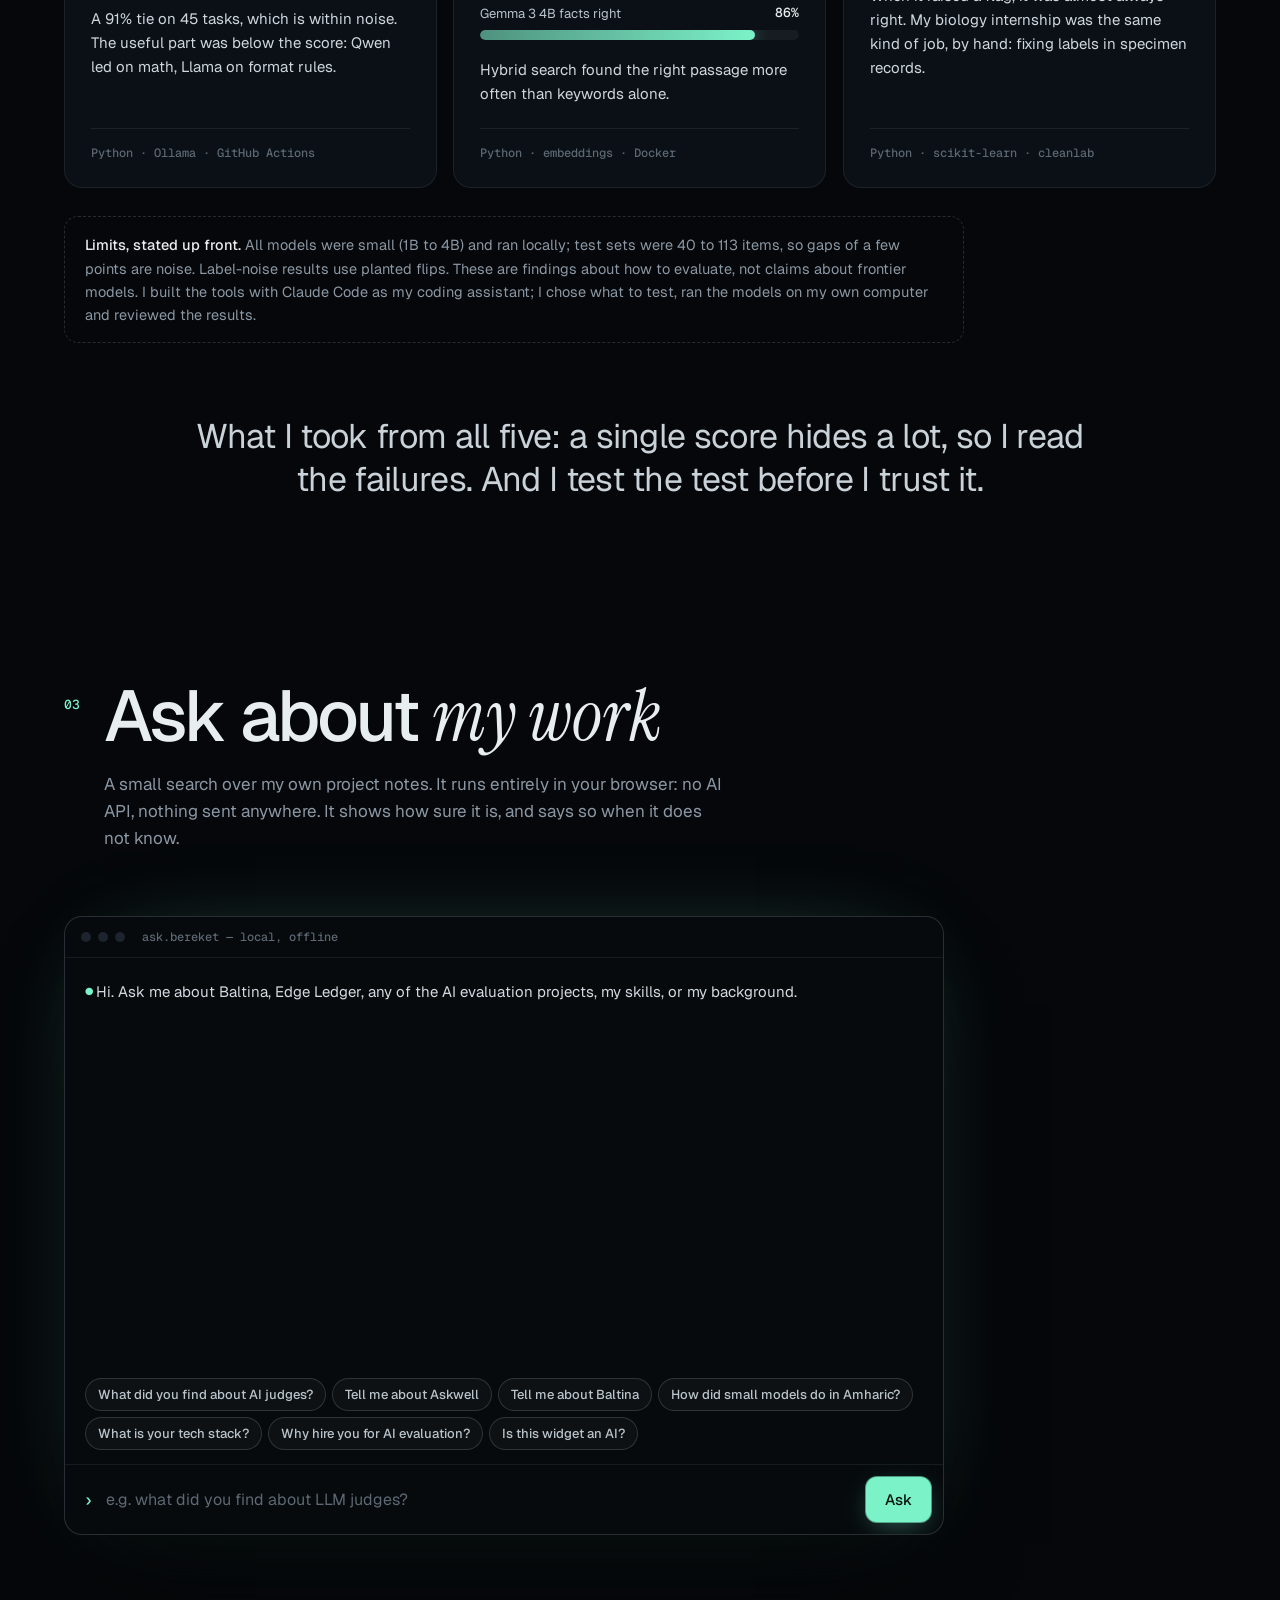
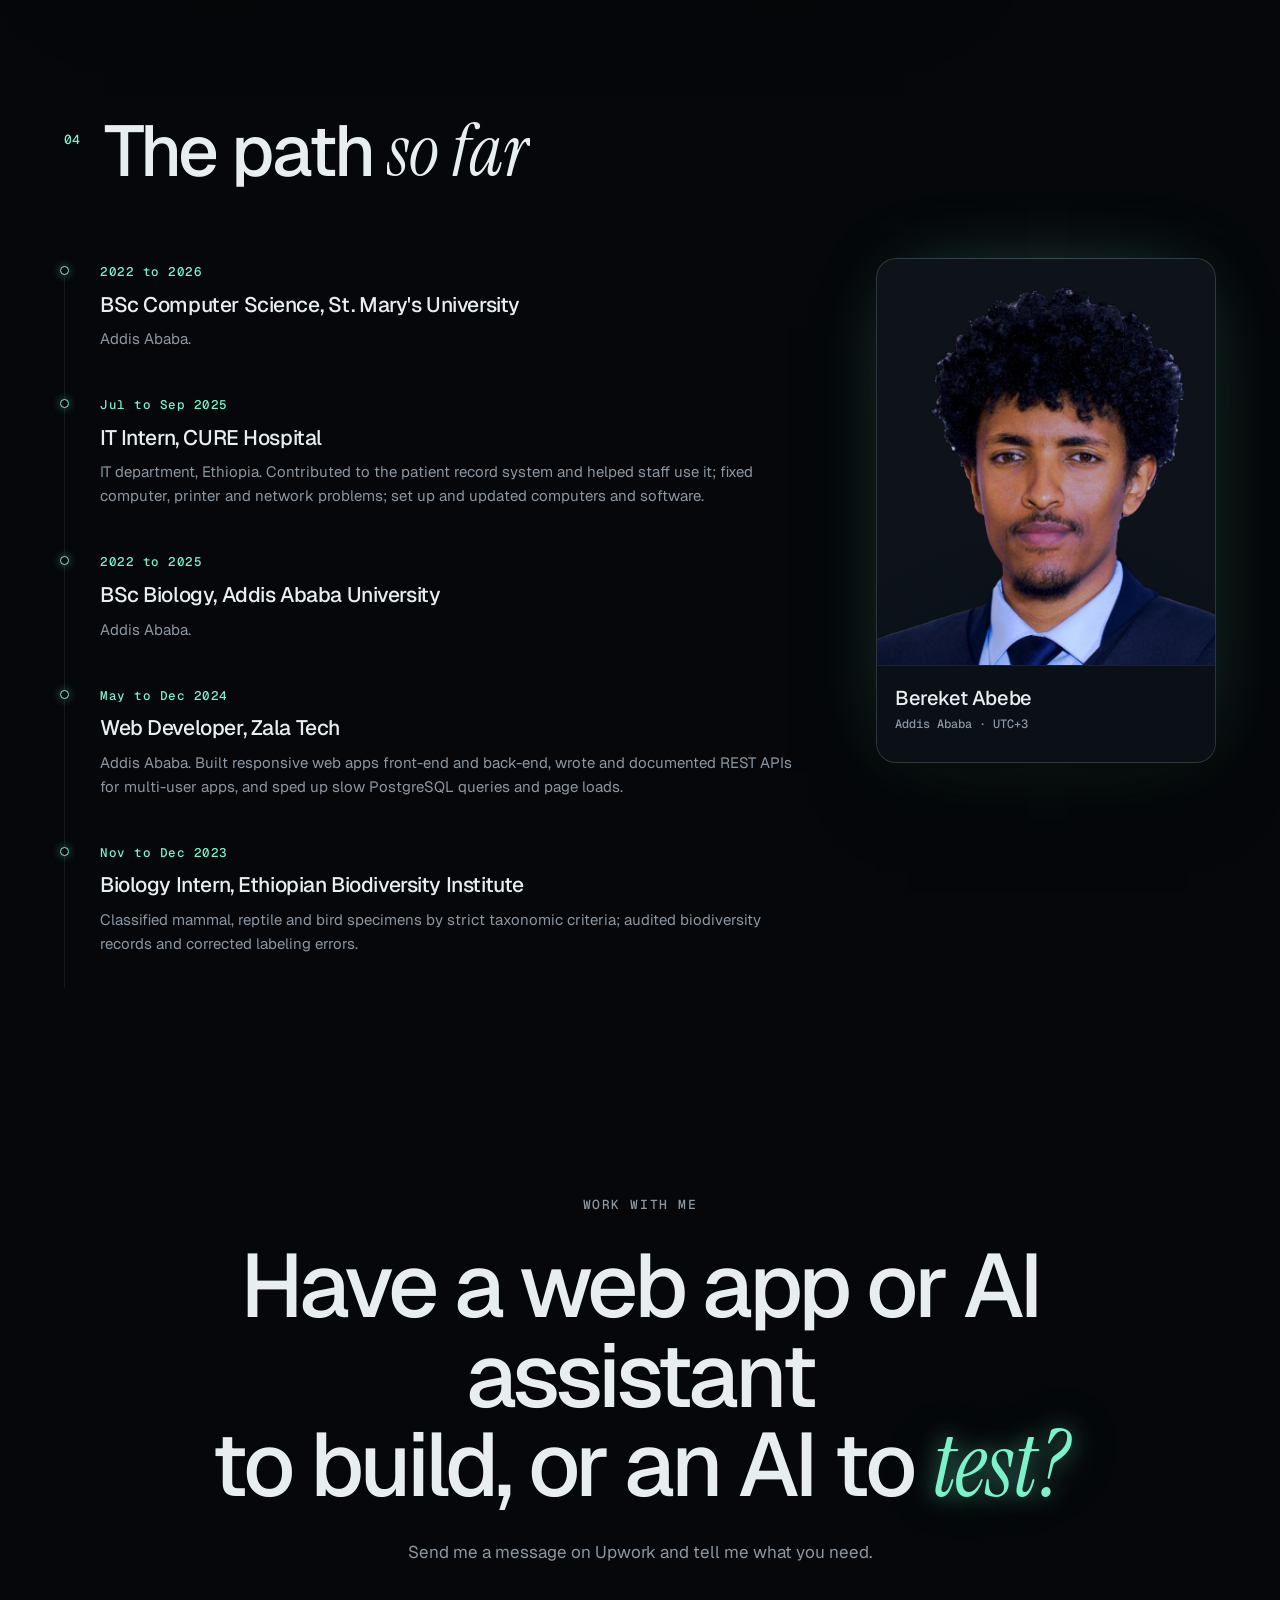
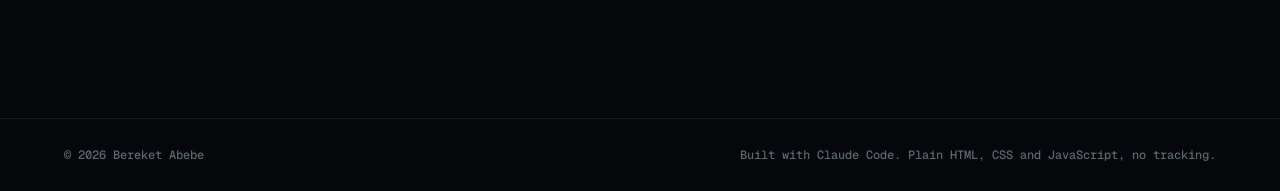
==== commit cf801b9e: "Add Askwell, rewrite the hero for web apps and AI assistants Co-Authored-By: Claude Opus 5.5 <norepl" ====
--- a/work.html
+++ b/work.html
@@ -4,18 +4,18 @@
 <meta charset="utf-8">
 <meta name="robots" content="noindex">
 <meta name="viewport" content="width=device-width, initial-scale=1">
-<title>Bereket Abebe · Web apps & AI evaluation</title>
-<meta name="description" content="Bereket Abebe builds full-stack web apps and tests AI models to find where they fail. Projects and results.">
+<title>Bereket Abebe · Web apps, AI assistants & AI testing</title>
+<meta name="description" content="Bereket Abebe builds web apps and AI assistants for businesses, and tests AI models to find where they fail. Projects and results.">
 <meta name="theme-color" content="#05070a">
-<meta property="og:title" content="Bereket Abebe · Web apps & AI evaluation">
+<meta property="og:title" content="Bereket Abebe · Web apps, AI assistants & AI testing">
 <meta property="og:image" content="https://beki-hck.github.io/og.png">
 <meta name="twitter:card" content="summary_large_image">
-<meta property="og:description" content="Full-stack web apps that businesses run on, and open-source tools that test AI models.">
+<meta property="og:description" content="Web apps and AI assistants that businesses run on, tested until they hold up.">
 <link rel="icon" href="data:image/svg+xml,%3Csvg xmlns='http://www.w3.org/2000/svg' viewBox='0 0 64 64'%3E%3Crect width='64' height='64' rx='14' fill='%2305070a'/%3E%3Crect x='3' y='3' width='58' height='58' rx='12' fill='none' stroke='%237cf2c9' stroke-width='3'/%3E%3Ctext x='32' y='42' text-anchor='middle' font-family='Arial,Helvetica,sans-serif' font-weight='700' font-size='27' letter-spacing='-1' fill='%237cf2c9'%3EBA%3C/text%3E%3C/svg%3E">
 <link rel="preconnect" href="https://fonts.googleapis.com">
 <link rel="preconnect" href="https://fonts.gstatic.com" crossorigin>
 <link href="https://fonts.googleapis.com/css2?family=Geist:wght@300..700&family=Geist+Mono:wght@400;500&family=Instrument+Serif:ital@0;1&family=Noto+Sans+Ethiopic:wght@400;600&display=swap" rel="stylesheet">
-<link rel="stylesheet" href="styles.css?v=10">
+<link rel="stylesheet" href="styles.css?v=11">
 </head>
 <body>
 <canvas id="ink" aria-hidden="true"></canvas>
@@ -28,7 +28,7 @@
   <a class="brand" href="#top" aria-label="Back to top"><span class="brand-mark">BA</span><span class="brand-name">Bereket Abebe</span></a>
   <nav class="nav-links" aria-label="Sections">
     <a href="#web">Web apps</a>
-    <a href="#ai">AI evaluation</a>
+    <a href="#ai">AI testing</a>
     <a href="#ask">Ask</a>
     <a href="#path">Path</a>
   </nav>
@@ -40,15 +40,15 @@
     <p class="eyebrow reveal"><span class="pulse"></span> Addis Ababa · open to remote work</p>
     <h1 class="hero-title">
       <span class="line"><span class="word">I build web apps</span></span>
+      <span class="line"><span class="word">and AI assistants</span></span>
       <span class="line"><span class="word">businesses <em>can run on</em>,</span></span>
-      <span class="line"><span class="word">and I test AI models</span></span>
-      <span class="line"><span class="word">to find <em class="ink">where they break.</em></span></span>
+      <span class="line"><span class="word"><em class="ink">tested until they hold up.</em></span></span>
     </h1>
     <div class="hero-foot reveal">
-      <div class="who"><img class="avatar" src="img/bereket-sm.webp" alt="Bereket Abebe" width="288" height="288"><p class="hero-sub">Bereket Abebe. Computer science graduate (2026) with a biology degree. Full-stack web developer who also builds tools that test AI.</p></div>
+      <div class="who"><img class="avatar" src="img/bereket-sm.webp" alt="Bereket Abebe" width="288" height="288"><p class="hero-sub">Bereket Abebe. Computer science graduate (2026) with a biology degree. Full-stack developer who builds with AI: web apps, AI chat assistants for business websites, and the tests that show they work.</p></div>
       <div class="hero-actions">
-        <a class="btn btn-ink magnetic" href="#ai">AI evaluation work <span aria-hidden="true">↓</span></a>
-        <a class="btn btn-ghost magnetic" href="#web">Web apps <span aria-hidden="true">↓</span></a>
+        <a class="btn btn-ink magnetic" href="#web">Web apps and AI assistants <span aria-hidden="true">↓</span></a>
+        <a class="btn btn-ghost magnetic" href="#ai">AI testing <span aria-hidden="true">↓</span></a>
       </div>
     </div>
     <dl class="stats reveal">
@@ -63,8 +63,8 @@
   <!-- MARQUEE -->
   <div class="marquee" aria-hidden="true">
     <div class="marquee-track">
-      <span>JavaScript</span><i>✦</i><span>Supabase / PostgreSQL</span><i>✦</i><span>Offline PWAs</span><i>✦</i><span>PHP</span><i>✦</i><span>React / TypeScript</span><i>✦</i><span>FastAPI</span><i>✦</i><span>Python</span><i>✦</i><span>LLM-as-judge</span><i>✦</i><span>RAG</span><i>✦</i><span>RLHF data</span><i>✦</i><span>chrF</span><i>✦</i><span>Ollama</span><i>✦</i><span>Docker</span><i>✦</i><span>GitHub Actions</span><i>✦</i>
-      <span>JavaScript</span><i>✦</i><span>Supabase / PostgreSQL</span><i>✦</i><span>Offline PWAs</span><i>✦</i><span>PHP</span><i>✦</i><span>React / TypeScript</span><i>✦</i><span>FastAPI</span><i>✦</i><span>Python</span><i>✦</i><span>LLM-as-judge</span><i>✦</i><span>RAG</span><i>✦</i><span>RLHF data</span><i>✦</i><span>chrF</span><i>✦</i><span>Ollama</span><i>✦</i><span>Docker</span><i>✦</i><span>GitHub Actions</span><i>✦</i>
+      <span>JavaScript</span><i>✦</i><span>Next.js</span><i>✦</i><span>AI chat assistants</span><i>✦</i><span>Supabase / PostgreSQL</span><i>✦</i><span>Offline PWAs</span><i>✦</i><span>PHP</span><i>✦</i><span>React / TypeScript</span><i>✦</i><span>FastAPI</span><i>✦</i><span>Python</span><i>✦</i><span>LLM-as-judge</span><i>✦</i><span>RAG</span><i>✦</i><span>RLHF data</span><i>✦</i><span>chrF</span><i>✦</i><span>Ollama</span><i>✦</i><span>Docker</span><i>✦</i><span>GitHub Actions</span><i>✦</i>
+      <span>JavaScript</span><i>✦</i><span>Next.js</span><i>✦</i><span>AI chat assistants</span><i>✦</i><span>Supabase / PostgreSQL</span><i>✦</i><span>Offline PWAs</span><i>✦</i><span>PHP</span><i>✦</i><span>React / TypeScript</span><i>✦</i><span>FastAPI</span><i>✦</i><span>Python</span><i>✦</i><span>LLM-as-judge</span><i>✦</i><span>RAG</span><i>✦</i><span>RLHF data</span><i>✦</i><span>chrF</span><i>✦</i><span>Ollama</span><i>✦</i><span>Docker</span><i>✦</i><span>GitHub Actions</span><i>✦</i>
     </div>
   </div>
 
@@ -72,11 +72,40 @@
   <section class="section" id="web">
     <header class="section-head reveal">
       <span class="idx">01</span>
-      <h2>Web apps <em>for real work</em></h2>
+      <h2>Web apps <em>and AI assistants</em></h2>
       <p>Built end to end: database, permissions, offline sync, interface, deployment. I work with Claude Code as my coding assistant: I set the requirements, make the product decisions and test the results.</p>
     </header>
 
     <article class="case reveal">
+      <div class="case-copy">
+        <p class="kicker">Askwell · 2026 · AI support assistant</p>
+        <h3>An AI support chat that shows where every answer came from</h3>
+        <p>A chat box a business adds to its website with one line of code. It answers visitors from the business's own documents, highlights the passage it used, and when the documents don't cover a question it says so and takes an email for a person to follow up, instead of guessing.</p>
+        <ul class="ticks">
+          <li><b>Answers come with their source.</b> Hybrid search (keywords plus meaning, with pgvector) finds the passage, and the answer cites it.</li>
+          <li><b>It says "I don't know".</b> Below a confidence line it declines rather than invent an answer.</li>
+          <li><b>Bring your own AI key:</b> Claude, OpenAI, Gemini, Groq or a local Ollama model. With no key it quotes the documents word for word, so the public demo costs nothing to run.</li>
+          <li><b>Graded, not guessed.</b> A built-in test set scores every answer and flags any number the sources don't back. 14 of 15 pass.</li>
+          <li><b>An owner area</b> for documents, conversations, unanswered questions and follow-ups. Each business sees only its own data, enforced by row-level security.</li>
+        </ul>
+        <div class="chips"><span>Next.js</span><span>TypeScript</span><span>Supabase</span><span>pgvector</span><span>RAG</span><span>Vercel</span><span>Playwright</span></div>
+        <p class="note">Built with Claude Code: I set the brief, made the product decisions and tested it on the live site. The demo company, Larkspur Night Line, is made up.</p>
+      </div>
+      <div class="case-media">
+        <div class="shots" data-shots>
+          <figure class="shot is-on"><img src="img/askwell-desk.webp" alt="Askwell answering a question, with the source passage highlighted in the document beside it" loading="lazy" width="1056" height="596"><figcaption>Answer with its source</figcaption></figure>
+          <figure class="shot"><img src="img/askwell-decline.webp" alt="The chat box on the demo site declining a question the documents do not cover and offering a follow-up by email" loading="lazy" width="1000" height="625"><figcaption>Declines instead of guessing</figcaption></figure>
+          <figure class="shot"><img src="img/askwell-overview.webp" alt="Owner overview with questions asked, answer rate, ratings and unanswered questions" loading="lazy" width="1000" height="625"><figcaption>Owner overview</figcaption></figure>
+          <figure class="shot"><img src="img/askwell-quality.webp" alt="Answer quality page with 14 of 15 test questions passed" loading="lazy" width="1000" height="625"><figcaption>Answer quality tests</figcaption></figure>
+        </div>
+        <div class="shot-tabs" role="tablist" aria-label="Askwell screenshots">
+          <button role="tab" aria-selected="true">Answer</button><button role="tab" aria-selected="false">Declines</button><button role="tab" aria-selected="false">Owner</button><button role="tab" aria-selected="false">Tests</button>
+        </div>
+        <img class="phone" src="img/askwell-phone.webp" alt="Askwell chat on a phone" loading="lazy" width="420" height="855">
+      </div>
+    </article>
+
+    <article class="case case-flip reveal">
       <div class="case-copy">
         <p class="kicker">Baltina · 2026 · solo developer</p>
         <h3>Inventory and money tracking for a 7-shop family business</h3>
@@ -114,7 +143,7 @@
       </dl>
     </article>
 
-    <article class="case case-flip reveal">
+    <article class="case reveal">
       <div class="case-copy">
         <p class="kicker">Edge Ledger · 2026 · solo developer</p>
         <h3>A trading journal with an AI coach</h3>
@@ -239,7 +268,7 @@
 
   <section class="contact" id="contact">
     <p class="eyebrow reveal">Work with me</p>
-    <h2 class="reveal">Have a web app to build <br>or an AI to <em class="ink">test?</em></h2>
+    <h2 class="reveal">Have a web app or AI assistant <br>to build, or an AI to <em class="ink">test?</em></h2>
     <p class="want reveal">Send me a message on Upwork and tell me what you need.</p>
   </section>
 </main>
@@ -249,10 +278,10 @@
   <span>Built with Claude Code. Plain HTML, CSS and JavaScript, no tracking.</span>
 </footer>
 
-<script src="ask-data.js?v=10"></script>
+<script src="ask-data.js?v=11"></script>
 <script>/* Upwork page: no contact answers, no outside links */
 window.ASK_KB=(window.ASK_KB||[]).filter(k=>!/^(contact|resume|upwork|github)$/.test(k.q[0])).map(k=>{if(k.link&&k.link[0]!=="#")delete k.link;return k});
 window.ASK_KB.push({q:["contact","how to reach you","hire you"],keys:"contact email mail reach hire available message phone linkedin github",a:"Send me a message here on Upwork and tell me what you need."});</script>
-<script src="main.js?v=10"></script>
+<script src="main.js?v=11"></script>
 </body>
 </html>
--- a/styles.css
+++ b/styles.css
@@ -102,6 +102,7 @@
 .ticks li::before{content:"";position:absolute;left:0;top:.62em;width:10px;height:1px;background:var(--ink);box-shadow:0 0 8px var(--ink)}
 .chips{display:flex;flex-wrap:wrap;gap:6px;margin:0 0 16px}
 .chips span{font:500 12px var(--mono);padding:5px 9px;border-radius:7px;border:1px solid var(--line-2);color:#b8c2ca}
+.case-links{display:flex;flex-wrap:wrap;gap:10px;margin:4px 0 20px}
 .note{font-size:13px;color:var(--dim);margin:0;border-left:2px solid var(--line-2);padding-left:12px}
 .case-media{position:relative;padding-bottom:36px}
 .shots{position:relative;aspect-ratio:16/10;border-radius:16px;overflow:hidden;background:var(--card);
